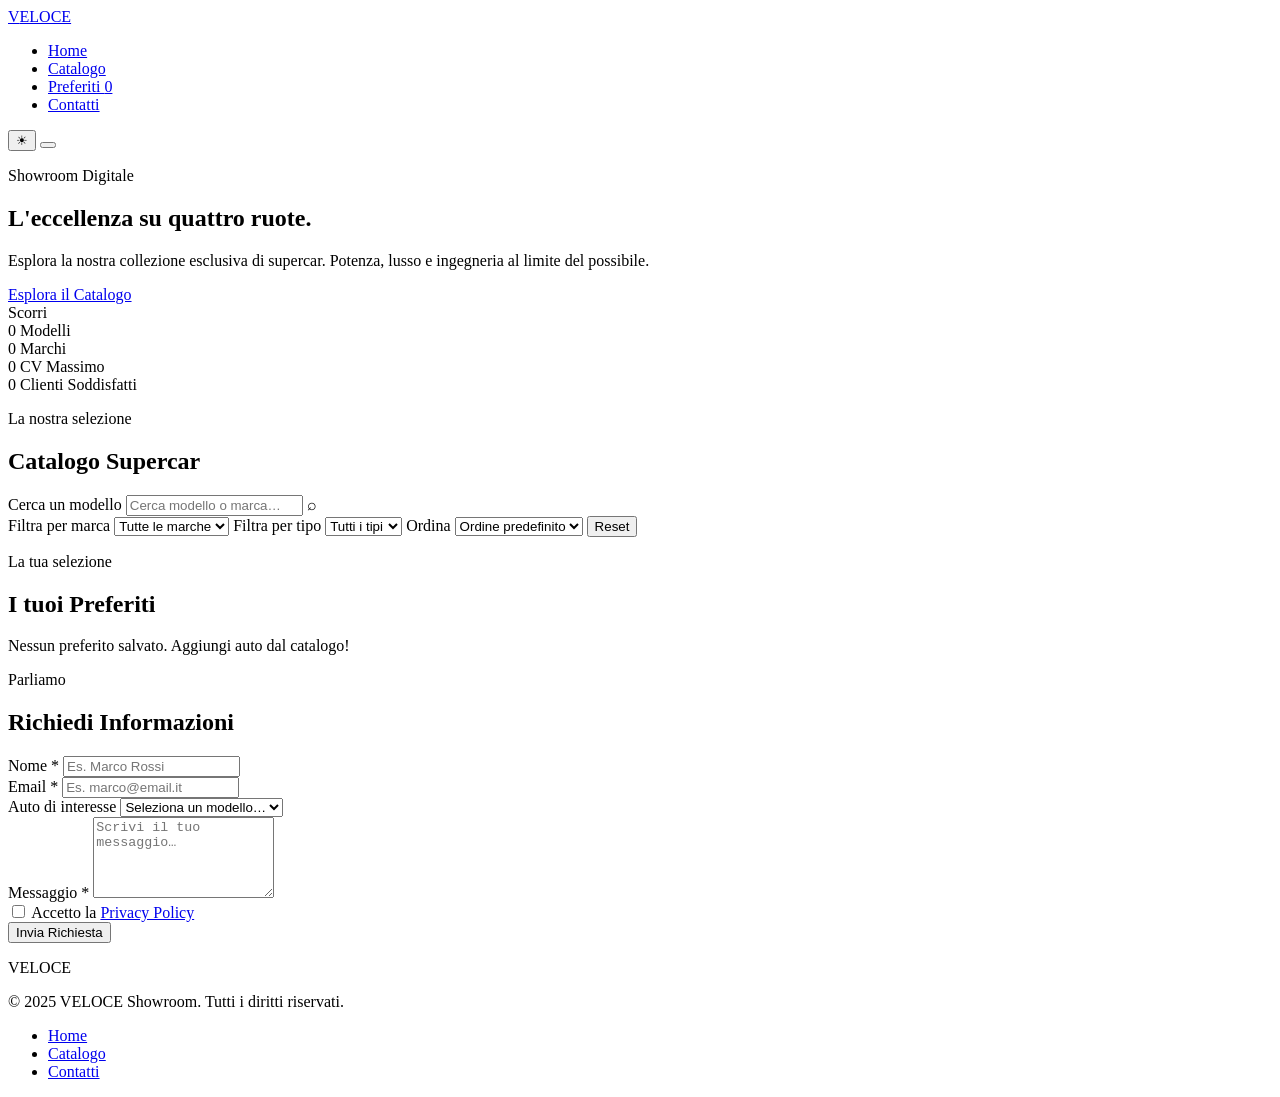
==== sito/index.html @ 5942c68a "Rename sito.html to sito/index.html" ====
<!DOCTYPE html>
<html lang="it">
<head>
  <meta charset="UTF-8" />
  <meta name="viewport" content="width=device-width, initial-scale=1.0" />
  <title>VELOCE — Showroom Digitale</title>
  <link rel="stylesheet" href="style.css" />
  <link rel="preconnect" href="https://fonts.googleapis.com" />
  <link href="https://fonts.googleapis.com/css2?family=Playfair+Display:wght@400;700;900&family=DM+Sans:wght@300;400;500&display=swap" rel="stylesheet" />
</head>
<body class="dark-theme" id="app">
 
  <header class="site-header" role="banner">
    <nav class="navbar" aria-label="Navigazione principale">
      <a href="#home" class="logo" aria-label="VELOCE Home">
        <span class="logo-v">V</span>ELOCE
      </a>
 
      <ul class="nav-links" id="navLinks" role="list">
        <li><a href="#home" class="nav-link active" aria-current="page">Home</a></li>
        <li><a href="#catalogo" class="nav-link">Catalogo</a></li>
        <li><a href="#preferiti" class="nav-link">Preferiti <span class="fav-badge" id="favBadge" aria-label="preferiti salvati">0</span></a></li>
        <li><a href="#contatti" class="nav-link">Contatti</a></li>
      </ul>
 
      <div class="nav-actions">
        <button class="theme-toggle" id="themeToggle" aria-label="Cambia tema chiaro/scuro" title="Cambia tema">
          <span class="theme-icon">☀</span>
        </button>
        <button class="hamburger" id="hamburger" aria-expanded="false" aria-controls="navLinks" aria-label="Apri menu">
          <span></span><span></span><span></span>
        </button>
      </div>
    </nav>
  </header>
 
  <main id="main-content">
 
    <section class="hero" id="home" aria-label="Benvenuto nello showroom">
      <div class="hero-bg" aria-hidden="true"></div>
      <div class="hero-content">
        <p class="hero-eyebrow">Showroom Digitale</p>
        <h1 class="hero-title">
          <span class="hero-line">L'eccellenza</span>
          <span class="hero-line gold">su quattro ruote.</span>
        </h1>
        <p class="hero-desc">Esplora la nostra collezione esclusiva di supercar. Potenza, lusso e ingegneria al limite del possibile.</p>
        <a href="#catalogo" class="btn btn-primary">Esplora il Catalogo</a>
      </div>
      <div class="hero-scroll" aria-hidden="true">
        <span>Scorri</span>
        <div class="scroll-line"></div>
      </div>
    </section>
 
    <section class="stats-bar" aria-label="Statistiche showroom">
      <div class="stat">
        <span class="stat-num" data-target="48">0</span>
        <span class="stat-label">Modelli</span>
      </div>
      <div class="stat">
        <span class="stat-num" data-target="12">0</span>
        <span class="stat-label">Marchi</span>
      </div>
      <div class="stat">
        <span class="stat-num" data-target="1200">0</span>
        <span class="stat-label">CV Massimo</span>
      </div>
      <div class="stat">
        <span class="stat-num" data-target="99">0</span>
        <span class="stat-label">Clienti Soddisfatti</span>
      </div>
    </section>
 
    <section class="catalogo-section" id="catalogo" aria-labelledby="catalogo-title">
      <div class="section-header">
        <p class="section-eyebrow">La nostra selezione</p>
        <h2 class="section-title" id="catalogo-title">Catalogo Supercar</h2>
      </div>
 
      <div class="filter-bar" role="search" aria-label="Filtri catalogo">
        <div class="search-wrap">
          <label for="searchInput" class="sr-only">Cerca un modello</label>
          <input
            type="search"
            id="searchInput"
            class="search-input"
            placeholder="Cerca modello o marca…"
            aria-label="Cerca modello o marca"
            autocomplete="off"
          />
          <span class="search-icon" aria-hidden="true">⌕</span>
        </div>
 
        <div class="filter-controls">
          <label for="filterBrand" class="sr-only">Filtra per marca</label>
          <select id="filterBrand" class="filter-select" aria-label="Filtra per marca">
            <option value="">Tutte le marche</option>
          </select>
 
          <label for="filterType" class="sr-only">Filtra per tipo</label>
          <select id="filterType" class="filter-select" aria-label="Filtra per tipo">
            <option value="">Tutti i tipi</option>
            <option value="Coupé">Coupé</option>
            <option value="Roadster">Roadster</option>
            <option value="SUV">SUV</option>
            <option value="Hypercar">Hypercar</option>
          </select>
 
          <label for="sortSelect" class="sr-only">Ordina</label>
          <select id="sortSelect" class="filter-select" aria-label="Ordina risultati">
            <option value="default">Ordine predefinito</option>
            <option value="price-asc">Prezzo ↑</option>
            <option value="price-desc">Prezzo ↓</option>
            <option value="name-asc">Nome A→Z</option>
            <option value="cv-desc">CV ↓</option>
          </select>
 
          <button class="btn btn-outline btn-sm" id="resetFilters" aria-label="Azzera tutti i filtri">Reset</button>
        </div>
      </div>
 
      <p class="results-count" id="resultsCount" aria-live="polite" aria-atomic="true"></p>
 
      <div class="car-grid" id="carGrid" role="list" aria-label="Lista auto">
      </div>
 
      <div class="pagination" id="pagination" role="navigation" aria-label="Paginazione"></div>
    </section>
 
    <section class="preferiti-section" id="preferiti" aria-labelledby="preferiti-title">
      <div class="section-header">
        <p class="section-eyebrow">La tua selezione</p>
        <h2 class="section-title" id="preferiti-title">I tuoi Preferiti</h2>
      </div>
      <div class="car-grid" id="favGrid" role="list" aria-label="Lista preferiti">
        <p class="empty-state" id="emptyFavs">Nessun preferito salvato. Aggiungi auto dal catalogo!</p>
      </div>
    </section>
 
    <section class="contatti-section" id="contatti" aria-labelledby="contatti-title">
      <div class="section-header">
        <p class="section-eyebrow">Parliamo</p>
        <h2 class="section-title" id="contatti-title">Richiedi Informazioni</h2>
      </div>
 
      <form class="contact-form" id="contactForm" novalidate aria-label="Modulo di contatto">
        <div class="form-row">
          <div class="form-group">
            <label for="inputNome" class="form-label">Nome <span aria-hidden="true">*</span></label>
            <input type="text" id="inputNome" name="nome" class="form-input" placeholder="Es. Marco Rossi" required aria-required="true" aria-describedby="errNome" autocomplete="name" />
            <span class="form-error" id="errNome" role="alert" aria-live="polite"></span>
          </div>
          <div class="form-group">
            <label for="inputEmail" class="form-label">Email <span aria-hidden="true">*</span></label>
            <input type="email" id="inputEmail" name="email" class="form-input" placeholder="Es. marco@email.it" required aria-required="true" aria-describedby="errEmail" autocomplete="email" />
            <span class="form-error" id="errEmail" role="alert" aria-live="polite"></span>
          </div>
        </div>
 
        <div class="form-group">
          <label for="inputInteresse" class="form-label">Auto di interesse</label>
          <select id="inputInteresse" name="interesse" class="form-input" aria-label="Seleziona auto di interesse">
            <option value="">Seleziona un modello…</option>
          </select>
        </div>
 
        <div class="form-group">
          <label for="inputMessaggio" class="form-label">Messaggio <span aria-hidden="true">*</span></label>
          <textarea id="inputMessaggio" name="messaggio" class="form-input form-textarea" placeholder="Scrivi il tuo messaggio…" required aria-required="true" aria-describedby="errMessaggio" rows="5"></textarea>
          <span class="form-error" id="errMessaggio" role="alert" aria-live="polite"></span>
        </div>
 
        <div class="form-check">
          <input type="checkbox" id="inputPrivacy" name="privacy" required aria-required="true" aria-describedby="errPrivacy" />
          <label for="inputPrivacy">Accetto la <a href="#" class="link-gold">Privacy Policy</a></label>
        </div>
        <span class="form-error" id="errPrivacy" role="alert" aria-live="polite"></span>
 
        <button type="submit" class="btn btn-primary">Invia Richiesta</button>
      </form>
    </section>
 
  </main>
 
  <footer class="site-footer" role="contentinfo">
    <div class="footer-inner">
      <p class="footer-logo">VELOCE</p>
      <p class="footer-copy">&copy; 2025 VELOCE Showroom. Tutti i diritti riservati.</p>
      <nav aria-label="Link footer">
        <ul class="footer-links" role="list">
          <li><a href="#home">Home</a></li>
          <li><a href="#catalogo">Catalogo</a></li>
          <li><a href="#contatti">Contatti</a></li>
        </ul>
      </nav>
    </div>
  </footer>
 
  <div class="modal-overlay" id="modalOverlay" role="dialog" aria-modal="true" aria-labelledby="modalTitle" hidden>
    <div class="modal" id="modal">
      <button class="modal-close" id="modalClose" aria-label="Chiudi dettaglio">&times;</button>
      <div class="modal-img-wrap">
        <img class="modal-img" id="modalImg" src="" alt="" />
      </div>
      <div class="modal-body">
        <p class="modal-brand" id="modalBrand"></p>
        <h2 class="modal-title" id="modalTitle"></h2>
        <p class="modal-price" id="modalPrice"></p>
        <ul class="modal-specs" id="modalSpecs" role="list" aria-label="Specifiche tecniche"></ul>
        <p class="modal-desc" id="modalDesc"></p>
        <button class="btn btn-primary modal-fav-btn" id="modalFavBtn" aria-label="Aggiungi ai preferiti"></button>
      </div>
    </div>
  </div>
 
  <div class="toast-container" id="toastContainer" aria-live="polite" aria-atomic="true"></div>
 
  <script src="script.js"></script>
</body>
</html>
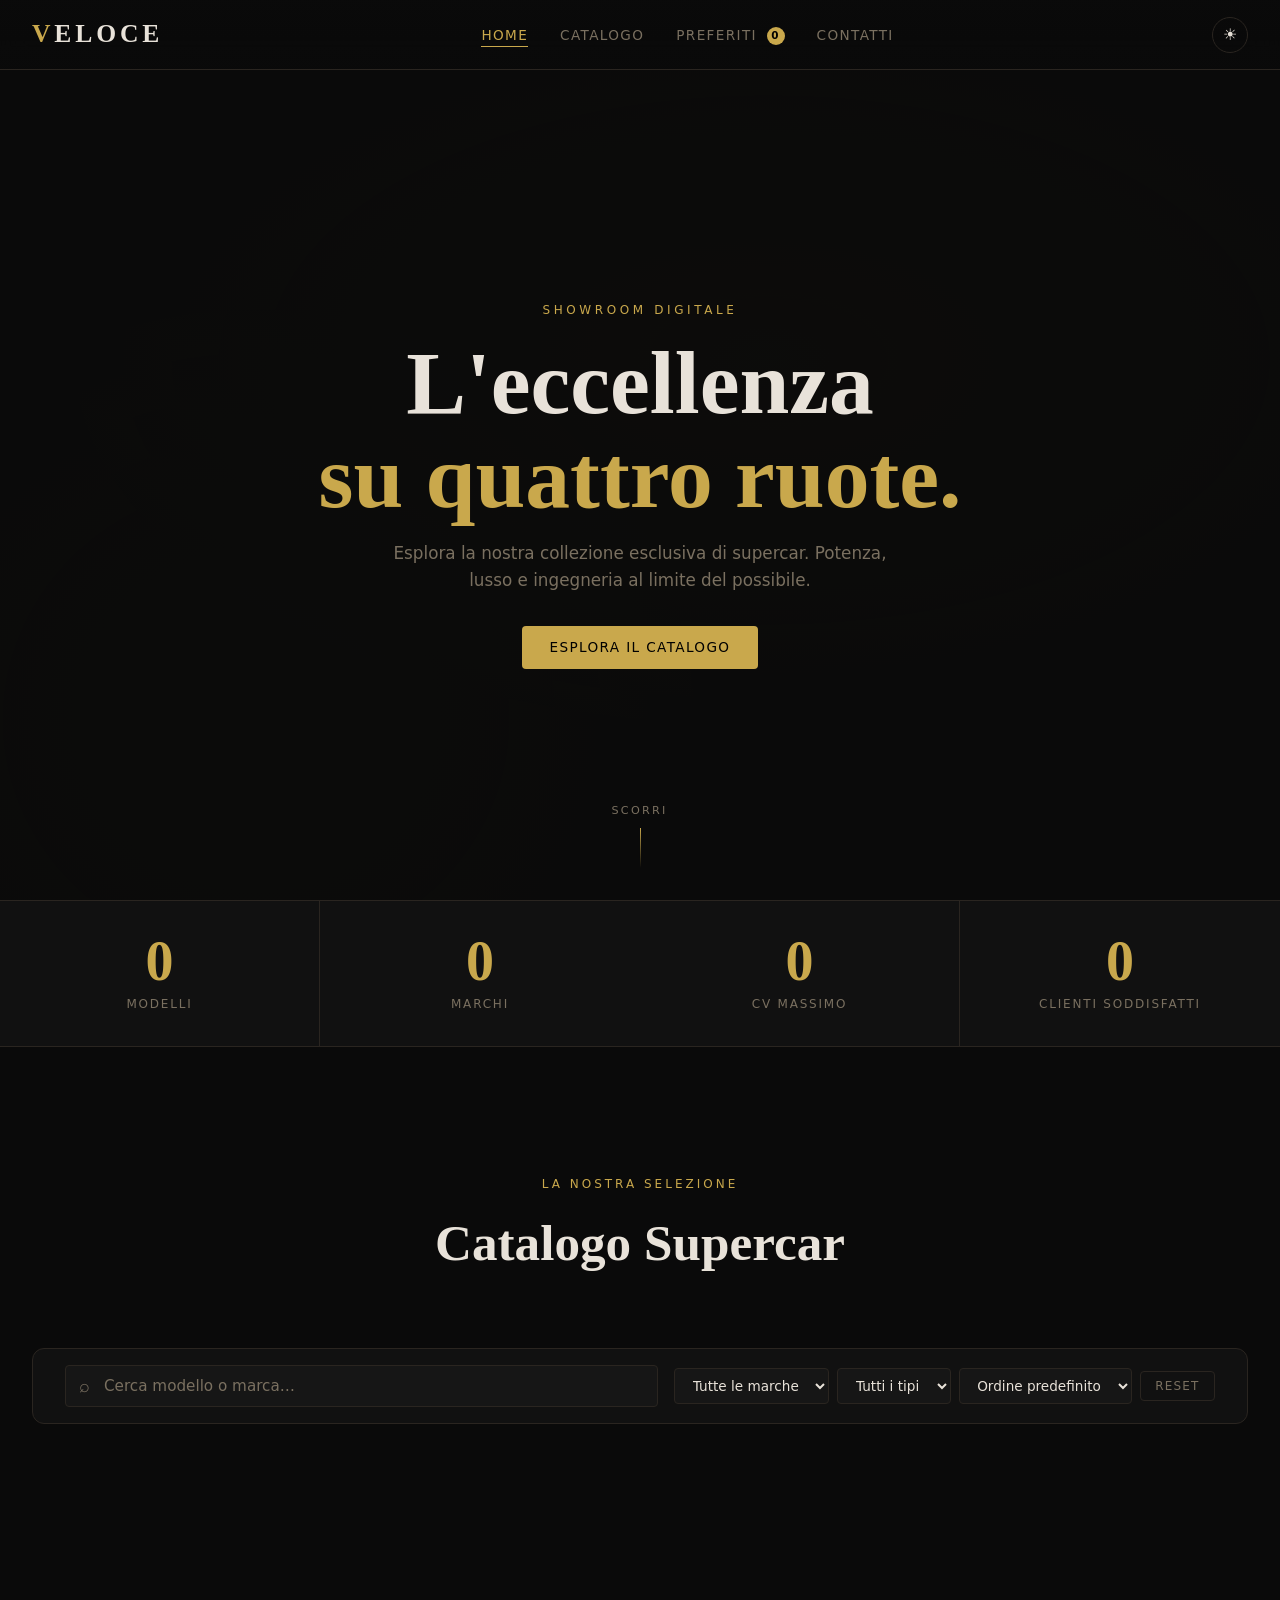
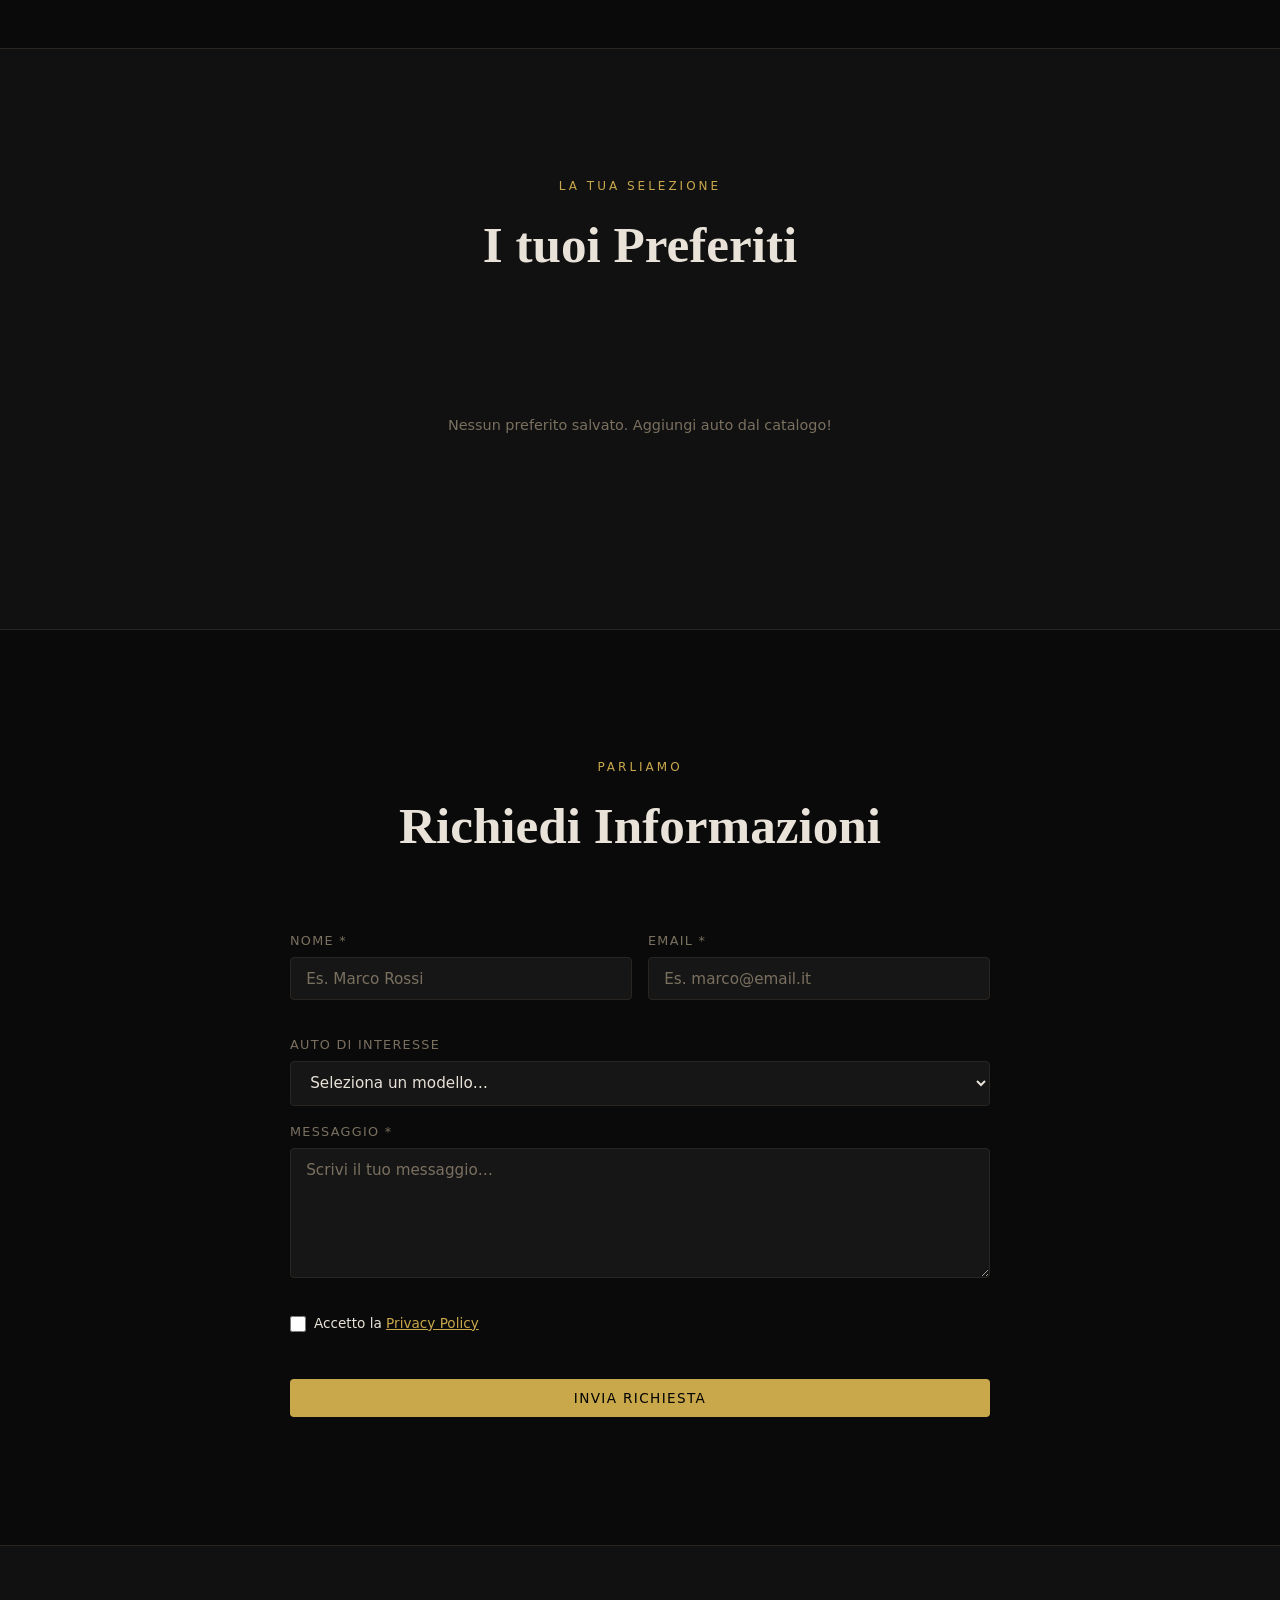
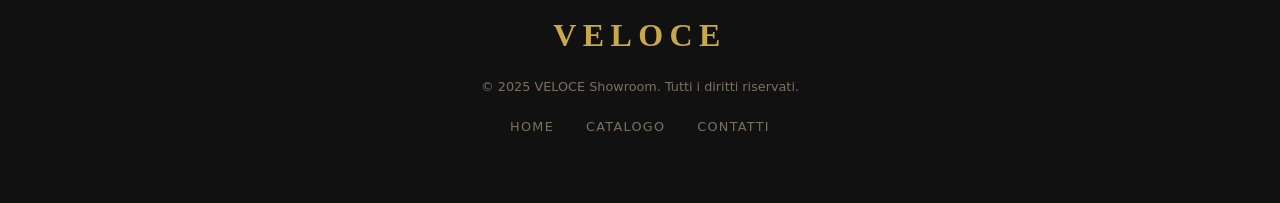
==== commit 1b70f5f3: "Update index.html" ====
--- a/sito/index.html
+++ b/sito/index.html
@@ -4,9 +4,9 @@
   <meta charset="UTF-8" />
   <meta name="viewport" content="width=device-width, initial-scale=1.0" />
   <title>VELOCE — Showroom Digitale</title>
-  <link rel="stylesheet" href="style.css" />
   <link rel="preconnect" href="https://fonts.googleapis.com" />
   <link href="https://fonts.googleapis.com/css2?family=Playfair+Display:wght@400;700;900&family=DM+Sans:wght@300;400;500&display=swap" rel="stylesheet" />
+  <link rel="stylesheet" href="style.css" />
 </head>
 <body class="dark-theme" id="app">
  
@@ -15,14 +15,12 @@
       <a href="#home" class="logo" aria-label="VELOCE Home">
         <span class="logo-v">V</span>ELOCE
       </a>
- 
       <ul class="nav-links" id="navLinks" role="list">
-        <li><a href="#home" class="nav-link active" aria-current="page">Home</a></li>
-        <li><a href="#catalogo" class="nav-link">Catalogo</a></li>
+        <li><a href="#home"      class="nav-link active" aria-current="page">Home</a></li>
+        <li><a href="#catalogo"  class="nav-link">Catalogo</a></li>
         <li><a href="#preferiti" class="nav-link">Preferiti <span class="fav-badge" id="favBadge" aria-label="preferiti salvati">0</span></a></li>
-        <li><a href="#contatti" class="nav-link">Contatti</a></li>
+        <li><a href="#contatti"  class="nav-link">Contatti</a></li>
       </ul>
- 
       <div class="nav-actions">
         <button class="theme-toggle" id="themeToggle" aria-label="Cambia tema chiaro/scuro" title="Cambia tema">
           <span class="theme-icon">☀</span>
@@ -54,22 +52,10 @@
     </section>
  
     <section class="stats-bar" aria-label="Statistiche showroom">
-      <div class="stat">
-        <span class="stat-num" data-target="48">0</span>
-        <span class="stat-label">Modelli</span>
-      </div>
-      <div class="stat">
-        <span class="stat-num" data-target="12">0</span>
-        <span class="stat-label">Marchi</span>
-      </div>
-      <div class="stat">
-        <span class="stat-num" data-target="1200">0</span>
-        <span class="stat-label">CV Massimo</span>
-      </div>
-      <div class="stat">
-        <span class="stat-num" data-target="99">0</span>
-        <span class="stat-label">Clienti Soddisfatti</span>
-      </div>
+      <div class="stat"><span class="stat-num" data-target="48">0</span><span class="stat-label">Modelli</span></div>
+      <div class="stat"><span class="stat-num" data-target="12">0</span><span class="stat-label">Marchi</span></div>
+      <div class="stat"><span class="stat-num" data-target="1200">0</span><span class="stat-label">CV Massimo</span></div>
+      <div class="stat"><span class="stat-num" data-target="99">0</span><span class="stat-label">Clienti Soddisfatti</span></div>
     </section>
  
     <section class="catalogo-section" id="catalogo" aria-labelledby="catalogo-title">
@@ -81,23 +67,14 @@
       <div class="filter-bar" role="search" aria-label="Filtri catalogo">
         <div class="search-wrap">
           <label for="searchInput" class="sr-only">Cerca un modello</label>
-          <input
-            type="search"
-            id="searchInput"
-            class="search-input"
-            placeholder="Cerca modello o marca…"
-            aria-label="Cerca modello o marca"
-            autocomplete="off"
-          />
+          <input type="search" id="searchInput" class="search-input" placeholder="Cerca modello o marca…" aria-label="Cerca modello o marca" autocomplete="off" />
           <span class="search-icon" aria-hidden="true">⌕</span>
         </div>
- 
         <div class="filter-controls">
           <label for="filterBrand" class="sr-only">Filtra per marca</label>
           <select id="filterBrand" class="filter-select" aria-label="Filtra per marca">
             <option value="">Tutte le marche</option>
           </select>
- 
           <label for="filterType" class="sr-only">Filtra per tipo</label>
           <select id="filterType" class="filter-select" aria-label="Filtra per tipo">
             <option value="">Tutti i tipi</option>
@@ -106,7 +83,6 @@
             <option value="SUV">SUV</option>
             <option value="Hypercar">Hypercar</option>
           </select>
- 
           <label for="sortSelect" class="sr-only">Ordina</label>
           <select id="sortSelect" class="filter-select" aria-label="Ordina risultati">
             <option value="default">Ordine predefinito</option>
@@ -115,16 +91,12 @@
             <option value="name-asc">Nome A→Z</option>
             <option value="cv-desc">CV ↓</option>
           </select>
- 
           <button class="btn btn-outline btn-sm" id="resetFilters" aria-label="Azzera tutti i filtri">Reset</button>
         </div>
       </div>
  
       <p class="results-count" id="resultsCount" aria-live="polite" aria-atomic="true"></p>
- 
-      <div class="car-grid" id="carGrid" role="list" aria-label="Lista auto">
-      </div>
- 
+      <div class="car-grid" id="carGrid" role="list" aria-label="Lista auto"></div>
       <div class="pagination" id="pagination" role="navigation" aria-label="Paginazione"></div>
     </section>
  
@@ -143,7 +115,6 @@
         <p class="section-eyebrow">Parliamo</p>
         <h2 class="section-title" id="contatti-title">Richiedi Informazioni</h2>
       </div>
- 
       <form class="contact-form" id="contactForm" novalidate aria-label="Modulo di contatto">
         <div class="form-row">
           <div class="form-group">
@@ -157,26 +128,22 @@
             <span class="form-error" id="errEmail" role="alert" aria-live="polite"></span>
           </div>
         </div>
- 
         <div class="form-group">
           <label for="inputInteresse" class="form-label">Auto di interesse</label>
           <select id="inputInteresse" name="interesse" class="form-input" aria-label="Seleziona auto di interesse">
             <option value="">Seleziona un modello…</option>
           </select>
         </div>
- 
         <div class="form-group">
           <label for="inputMessaggio" class="form-label">Messaggio <span aria-hidden="true">*</span></label>
           <textarea id="inputMessaggio" name="messaggio" class="form-input form-textarea" placeholder="Scrivi il tuo messaggio…" required aria-required="true" aria-describedby="errMessaggio" rows="5"></textarea>
           <span class="form-error" id="errMessaggio" role="alert" aria-live="polite"></span>
         </div>
- 
         <div class="form-check">
           <input type="checkbox" id="inputPrivacy" name="privacy" required aria-required="true" aria-describedby="errPrivacy" />
           <label for="inputPrivacy">Accetto la <a href="#" class="link-gold">Privacy Policy</a></label>
         </div>
         <span class="form-error" id="errPrivacy" role="alert" aria-live="polite"></span>
- 
         <button type="submit" class="btn btn-primary">Invia Richiesta</button>
       </form>
     </section>
@@ -209,7 +176,7 @@
         <p class="modal-price" id="modalPrice"></p>
         <ul class="modal-specs" id="modalSpecs" role="list" aria-label="Specifiche tecniche"></ul>
         <p class="modal-desc" id="modalDesc"></p>
-        <button class="btn btn-primary modal-fav-btn" id="modalFavBtn" aria-label="Aggiungi ai preferiti"></button>
+        <button class="btn btn-primary modal-fav-btn" id="modalFavBtn"></button>
       </div>
     </div>
   </div>
--- a/sito/style.css
+++ b/sito/style.css
@@ -0,0 +1,1081 @@
+*, *::before, *::after {
+  box-sizing: border-box;
+  margin: 0;
+  padding: 0;
+}
+ 
+:root {
+  --bg:         #0a0a0a;
+  --bg-card:    #111111;
+  --bg-input:   #161616;
+  --bg-overlay: rgba(0,0,0,0.85);
+  --text:       #e8e2d9;
+  --text-muted: #7a7060;
+  --border:     #2a2520;
+  --gold:       #c9a84c;
+  --gold-light: #e8c97a;
+  --gold-dim:   rgba(201,168,76,0.12);
+  --red:        #c0392b;
+ 
+  --font-display: 'Playfair Display', Georgia, serif;
+  --font-body:    'DM Sans', system-ui, sans-serif;
+ 
+  --space-xs:  0.5rem;
+  --space-sm:  1rem;
+  --space-md:  2rem;
+  --space-lg:  4rem;
+  --space-xl:  8rem;
+ 
+  --radius-sm: 4px;
+  --radius-md: 12px;
+  --radius-lg: 24px;
+ 
+  --shadow-card: 0 4px 40px rgba(0,0,0,0.5);
+  --shadow-gold: 0 0 20px rgba(201,168,76,0.2);
+ 
+  --transition: 0.25s ease;
+  --transition-slow: 0.5s ease;
+ 
+  --max-width: 1400px;
+  --navbar-h: 70px;
+}
+ 
+.light-theme {
+  --bg:         #f5f0eb;
+  --bg-card:    #ffffff;
+  --bg-input:   #eeeae4;
+  --bg-overlay: rgba(0,0,0,0.6);
+  --text:       #1a1612;
+  --text-muted: #7a7060;
+  --border:     #ddd8d0;
+  --shadow-card: 0 4px 30px rgba(0,0,0,0.1);
+}
+ 
+.sr-only {
+  position: absolute;
+  width: 1px; height: 1px;
+  padding: 0; margin: -1px;
+  overflow: hidden;
+  clip: rect(0,0,0,0);
+  white-space: nowrap;
+  border: 0;
+}
+ 
+:focus-visible {
+  outline: 2px solid var(--gold);
+  outline-offset: 3px;
+  border-radius: var(--radius-sm);
+}
+ 
+::-webkit-scrollbar { width: 6px; }
+::-webkit-scrollbar-track { background: var(--bg); }
+::-webkit-scrollbar-thumb { background: var(--gold); border-radius: 3px; }
+ 
+html { scroll-behavior: smooth; }
+ 
+body {
+  font-family: var(--font-body);
+  background: var(--bg);
+  color: var(--text);
+  line-height: 1.6;
+  font-size: 1rem;
+  transition: background var(--transition-slow), color var(--transition-slow);
+  overflow-x: hidden;
+}
+ 
+a {
+  color: inherit;
+  text-decoration: none;
+}
+ 
+ul { list-style: none; }
+ 
+img {
+  display: block;
+  max-width: 100%;
+  height: auto;
+}
+ 
+.site-header {
+  position: fixed;
+  top: 0; left: 0; right: 0;
+  z-index: 1000;
+  height: var(--navbar-h);
+  background: linear-gradient(to bottom, rgba(10,10,10,0.98), rgba(10,10,10,0.85));
+  backdrop-filter: blur(16px);
+  border-bottom: 1px solid var(--border);
+  transition: background var(--transition-slow);
+}
+ 
+.light-theme .site-header {
+  background: linear-gradient(to bottom, rgba(245,240,235,0.98), rgba(245,240,235,0.85));
+}
+ 
+.navbar {
+  max-width: var(--max-width);
+  margin: 0 auto;
+  padding: 0 var(--space-md);
+  height: 100%;
+  display: flex;
+  align-items: center;
+  justify-content: space-between;
+  gap: var(--space-md);
+}
+ 
+.logo {
+  font-family: var(--font-display);
+  font-size: 1.6rem;
+  font-weight: 900;
+  letter-spacing: 0.15em;
+  color: var(--text);
+  flex-shrink: 0;
+}
+ 
+.logo-v {
+  color: var(--gold);
+}
+ 
+.nav-links {
+  display: flex;
+  gap: var(--space-md);
+  align-items: center;
+}
+ 
+.nav-link {
+  font-size: 0.85rem;
+  letter-spacing: 0.1em;
+  text-transform: uppercase;
+  color: var(--text-muted);
+  transition: color var(--transition);
+  position: relative;
+}
+ 
+.nav-link::after {
+  content: '';
+  position: absolute;
+  bottom: -4px; left: 0;
+  width: 0; height: 1px;
+  background: var(--gold);
+  transition: width var(--transition);
+}
+ 
+.nav-link:hover,
+.nav-link.active {
+  color: var(--gold);
+}
+ 
+.nav-link:hover::after,
+.nav-link.active::after {
+  width: 100%;
+}
+ 
+.fav-badge {
+  display: inline-flex;
+  align-items: center;
+  justify-content: center;
+  width: 18px; height: 18px;
+  background: var(--gold);
+  color: #000;
+  font-size: 0.65rem;
+  font-weight: 700;
+  border-radius: 50%;
+  margin-left: 4px;
+  vertical-align: middle;
+  transition: transform var(--transition);
+}
+ 
+.fav-badge.pulse {
+  animation: pulse 0.4s ease;
+}
+ 
+@keyframes pulse {
+  0% { transform: scale(1); }
+  50% { transform: scale(1.4); }
+  100% { transform: scale(1); }
+}
+ 
+/* Nav actions */
+.nav-actions {
+  display: flex;
+  align-items: center;
+  gap: var(--space-sm);
+}
+ 
+.theme-toggle {
+  background: none;
+  border: 1px solid var(--border);
+  color: var(--text);
+  width: 36px; height: 36px;
+  border-radius: 50%;
+  cursor: pointer;
+  font-size: 1rem;
+  display: flex;
+  align-items: center;
+  justify-content: center;
+  transition: border-color var(--transition), color var(--transition), background var(--transition);
+}
+ 
+.theme-toggle:hover {
+  border-color: var(--gold);
+  color: var(--gold);
+  background: var(--gold-dim);
+}
+ 
+/* Hamburger */
+.hamburger {
+  display: none;
+  flex-direction: column;
+  gap: 5px;
+  background: none;
+  border: none;
+  cursor: pointer;
+  padding: 4px;
+}
+ 
+.hamburger span {
+  display: block;
+  width: 24px; height: 2px;
+  background: var(--text);
+  transition: transform var(--transition), opacity var(--transition);
+}
+ 
+.hamburger.open span:nth-child(1) { transform: translateY(7px) rotate(45deg); }
+.hamburger.open span:nth-child(2) { opacity: 0; }
+.hamburger.open span:nth-child(3) { transform: translateY(-7px) rotate(-45deg); }
+ 
+.btn {
+  display: inline-flex;
+  align-items: center;
+  justify-content: center;
+  gap: 0.5em;
+  padding: 0.8em 2em;
+  font-family: var(--font-body);
+  font-size: 0.85rem;
+  font-weight: 500;
+  letter-spacing: 0.1em;
+  text-transform: uppercase;
+  border: none;
+  border-radius: var(--radius-sm);
+  cursor: pointer;
+  transition: background var(--transition), color var(--transition), box-shadow var(--transition), transform var(--transition);
+}
+ 
+.btn:disabled {
+  opacity: 0.4;
+  cursor: not-allowed;
+  pointer-events: none;
+}
+ 
+.btn-primary {
+  background: var(--gold);
+  color: #000;
+}
+ 
+.btn-primary:hover {
+  background: var(--gold-light);
+  box-shadow: var(--shadow-gold);
+  transform: translateY(-2px);
+}
+ 
+.btn-outline {
+  background: transparent;
+  border: 1px solid var(--border);
+  color: var(--text-muted);
+}
+ 
+.btn-outline:hover {
+  border-color: var(--gold);
+  color: var(--gold);
+  background: var(--gold-dim);
+}
+ 
+.btn-sm {
+  padding: 0.55em 1.2em;
+  font-size: 0.75rem;
+}
+ 
+.btn-ghost {
+  background: transparent;
+  border: 1px solid transparent;
+  color: var(--text-muted);
+}
+ 
+.btn-ghost:hover {
+  color: var(--gold);
+}
+ 
+.hero {
+  min-height: 100svh;
+  display: grid;
+  place-items: center;
+  position: relative;
+  overflow: hidden;
+  padding-top: var(--navbar-h);
+}
+ 
+.hero-bg {
+  position: absolute;
+  inset: 0;
+  background:
+    radial-gradient(ellipse 80% 60% at 60% 40%, rgba(201,168,76,0.06) 0%, transparent 70%),
+    radial-gradient(ellipse 60% 80% at 20% 80%, rgba(201,168,76,0.04) 0%, transparent 60%),
+    url("https://images.unsplash.com/photo-1544636331-e26879cd4d9b?w=1800&q=80") center/cover no-repeat;
+  filter: brightness(0.22);
+  z-index: 0;
+}
+ 
+.light-theme .hero-bg {
+  filter: brightness(0.35);
+}
+ 
+.hero-content {
+  position: relative;
+  z-index: 1;
+  text-align: center;
+  max-width: 800px;
+  padding: var(--space-md);
+  animation: fadeUp 1s ease both;
+}
+ 
+@keyframes fadeUp {
+  from { opacity: 0; transform: translateY(30px); }
+  to   { opacity: 1; transform: translateY(0); }
+}
+ 
+.hero-eyebrow {
+  font-size: 0.75rem;
+  letter-spacing: 0.3em;
+  text-transform: uppercase;
+  color: var(--gold);
+  margin-bottom: var(--space-sm);
+  animation: fadeUp 1s 0.1s ease both;
+}
+ 
+.hero-title {
+  font-family: var(--font-display);
+  font-size: clamp(2.8rem, 7vw, 6rem);
+  font-weight: 900;
+  line-height: 1.05;
+  margin-bottom: var(--space-sm);
+  display: flex;
+  flex-direction: column;
+}
+ 
+.hero-line {
+  animation: fadeUp 1s 0.2s ease both;
+}
+ 
+.hero-line.gold {
+  color: var(--gold);
+  animation-delay: 0.35s;
+}
+ 
+.hero-desc {
+  font-size: 1.05rem;
+  color: var(--text-muted);
+  max-width: 500px;
+  margin: 0 auto var(--space-md);
+  animation: fadeUp 1s 0.5s ease both;
+}
+ 
+.hero .btn {
+  animation: fadeUp 1s 0.65s ease both;
+}
+ 
+.hero-scroll {
+  position: absolute;
+  bottom: var(--space-md);
+  left: 50%;
+  transform: translateX(-50%);
+  display: flex;
+  flex-direction: column;
+  align-items: center;
+  gap: 8px;
+  font-size: 0.7rem;
+  letter-spacing: 0.2em;
+  text-transform: uppercase;
+  color: var(--text-muted);
+  animation: fadeIn 2s 1s ease both;
+}
+ 
+@keyframes fadeIn {
+  from { opacity: 0; }
+  to   { opacity: 1; }
+}
+ 
+.scroll-line {
+  width: 1px;
+  height: 40px;
+  background: linear-gradient(to bottom, var(--gold), transparent);
+  animation: scrollLine 2s ease infinite;
+}
+ 
+@keyframes scrollLine {
+  0%   { transform: scaleY(0); transform-origin: top; }
+  50%  { transform: scaleY(1); transform-origin: top; }
+  51%  { transform: scaleY(1); transform-origin: bottom; }
+  100% { transform: scaleY(0); transform-origin: bottom; }
+}
+ 
+.stats-bar {
+  display: grid;
+  grid-template-columns: repeat(2, 1fr);
+  border-top: 1px solid var(--border);
+  border-bottom: 1px solid var(--border);
+  background: var(--bg-card);
+}
+ 
+.stat {
+  padding: var(--space-md) var(--space-lg);
+  text-align: center;
+  border-right: 1px solid var(--border);
+  border-bottom: 1px solid var(--border);
+}
+ 
+.stat:nth-child(even) { border-right: none; }
+.stat:nth-child(3), .stat:nth-child(4) { border-bottom: none; }
+ 
+.stat-num {
+  display: block;
+  font-family: var(--font-display);
+  font-size: clamp(2rem, 5vw, 3.5rem);
+  font-weight: 900;
+  color: var(--gold);
+  line-height: 1;
+}
+ 
+.stat-label {
+  font-size: 0.75rem;
+  letter-spacing: 0.15em;
+  text-transform: uppercase;
+  color: var(--text-muted);
+  margin-top: 6px;
+  display: block;
+}
+ 
+.catalogo-section,
+.preferiti-section,
+.contatti-section {
+  padding: var(--space-xl) var(--space-md);
+  max-width: var(--max-width);
+  margin: 0 auto;
+}
+ 
+.section-header {
+  text-align: center;
+  margin-bottom: var(--space-lg);
+}
+ 
+.section-eyebrow {
+  font-size: 0.75rem;
+  letter-spacing: 0.25em;
+  text-transform: uppercase;
+  color: var(--gold);
+  margin-bottom: var(--space-xs);
+}
+ 
+.section-title {
+  font-family: var(--font-display);
+  font-size: clamp(2rem, 4vw, 3.5rem);
+  font-weight: 700;
+}
+ 
+.filter-bar {
+  display: flex;
+  flex-direction: column;
+  gap: var(--space-sm);
+  margin-bottom: var(--space-md);
+  background: var(--bg-card);
+  border: 1px solid var(--border);
+  border-radius: var(--radius-md);
+  padding: var(--space-sm) var(--space-md);
+}
+ 
+.search-wrap {
+  position: relative;
+  width: 100%;
+}
+ 
+.search-input {
+  width: 100%;
+  padding: 0.7em 1em 0.7em 2.5em;
+  background: var(--bg-input);
+  border: 1px solid var(--border);
+  border-radius: var(--radius-sm);
+  color: var(--text);
+  font-family: var(--font-body);
+  font-size: 0.95rem;
+  transition: border-color var(--transition);
+}
+ 
+.search-input::placeholder { color: var(--text-muted); }
+ 
+.search-input:focus {
+  border-color: var(--gold);
+  outline: none;
+}
+ 
+.search-icon {
+  position: absolute;
+  left: 0.8em;
+  top: 50%;
+  transform: translateY(-50%);
+  color: var(--text-muted);
+  font-size: 1.1rem;
+  pointer-events: none;
+}
+ 
+.filter-controls {
+  display: flex;
+  flex-wrap: wrap;
+  gap: var(--space-xs);
+  align-items: center;
+}
+ 
+.filter-select {
+  padding: 0.6em 1em;
+  background: var(--bg-input);
+  border: 1px solid var(--border);
+  border-radius: var(--radius-sm);
+  color: var(--text);
+  font-family: var(--font-body);
+  font-size: 0.85rem;
+  cursor: pointer;
+  transition: border-color var(--transition);
+  appearance: auto;
+}
+ 
+.filter-select:focus { border-color: var(--gold); outline: none; }
+ 
+.results-count {
+  font-size: 0.8rem;
+  color: var(--text-muted);
+  margin-bottom: var(--space-sm);
+  letter-spacing: 0.05em;
+}
+ 
+.car-grid {
+  display: grid;
+  grid-template-columns: 1fr;
+  gap: var(--space-md);
+}
+ 
+.car-card {
+  background: var(--bg-card);
+  border: 1px solid var(--border);
+  border-radius: var(--radius-md);
+  overflow: hidden;
+  display: flex;
+  flex-direction: column;
+  transition: transform var(--transition), box-shadow var(--transition), border-color var(--transition);
+  cursor: pointer;
+  animation: fadeUp 0.5s ease both;
+}
+ 
+.car-card:hover {
+  transform: translateY(-6px);
+  box-shadow: var(--shadow-card);
+  border-color: var(--gold);
+}
+ 
+.car-img-wrap {
+  position: relative;
+  aspect-ratio: 16/9;
+  overflow: hidden;
+  background: #050505;
+}
+ 
+.car-img {
+  width: 100%;
+  height: 100%;
+  object-fit: cover;
+  transition: transform var(--transition-slow);
+}
+ 
+.car-card:hover .car-img {
+  transform: scale(1.05);
+}
+ 
+.car-badge {
+  position: absolute;
+  top: 12px; left: 12px;
+  background: var(--gold);
+  color: #000;
+  font-size: 0.65rem;
+  font-weight: 700;
+  letter-spacing: 0.12em;
+  text-transform: uppercase;
+  padding: 4px 10px;
+  border-radius: 2px;
+}
+ 
+.car-body {
+  padding: var(--space-sm);
+  flex: 1;
+  display: flex;
+  flex-direction: column;
+}
+ 
+.car-brand {
+  font-size: 0.7rem;
+  letter-spacing: 0.2em;
+  text-transform: uppercase;
+  color: var(--gold);
+  margin-bottom: 4px;
+}
+ 
+.car-name {
+  font-family: var(--font-display);
+  font-size: 1.3rem;
+  font-weight: 700;
+  margin-bottom: var(--space-xs);
+  line-height: 1.2;
+}
+ 
+.car-specs-mini {
+  display: flex;
+  gap: var(--space-sm);
+  font-size: 0.78rem;
+  color: var(--text-muted);
+  margin-bottom: var(--space-sm);
+}
+ 
+.car-spec-item {
+  display: flex;
+  align-items: center;
+  gap: 4px;
+}
+ 
+.car-footer {
+  display: flex;
+  align-items: center;
+  justify-content: space-between;
+  margin-top: auto;
+  padding-top: var(--space-xs);
+  border-top: 1px solid var(--border);
+}
+ 
+.car-price {
+  font-family: var(--font-display);
+  font-size: 1.2rem;
+  font-weight: 700;
+  color: var(--gold);
+}
+ 
+.car-actions {
+  display: flex;
+  gap: 8px;
+}
+ 
+.btn-fav {
+  background: none;
+  border: 1px solid var(--border);
+  color: var(--text-muted);
+  width: 36px; height: 36px;
+  border-radius: 50%;
+  cursor: pointer;
+  font-size: 1rem;
+  display: flex;
+  align-items: center;
+  justify-content: center;
+  transition: all var(--transition);
+  flex-shrink: 0;
+}
+ 
+.btn-fav:hover,
+.btn-fav.active {
+  border-color: var(--gold);
+  color: var(--gold);
+  background: var(--gold-dim);
+}
+ 
+.btn-fav.active {
+  color: #e8a020;
+}
+ 
+.pagination {
+  display: flex;
+  justify-content: center;
+  align-items: center;
+  gap: 8px;
+  margin-top: var(--space-lg);
+  flex-wrap: wrap;
+}
+ 
+.page-btn {
+  width: 38px; height: 38px;
+  background: var(--bg-card);
+  border: 1px solid var(--border);
+  color: var(--text-muted);
+  border-radius: var(--radius-sm);
+  cursor: pointer;
+  font-size: 0.85rem;
+  display: flex;
+  align-items: center;
+  justify-content: center;
+  transition: all var(--transition);
+  font-family: var(--font-body);
+}
+ 
+.page-btn:hover {
+  border-color: var(--gold);
+  color: var(--gold);
+}
+ 
+.page-btn.active {
+  background: var(--gold);
+  border-color: var(--gold);
+  color: #000;
+  font-weight: 700;
+}
+ 
+.preferiti-section {
+  background: var(--bg-card);
+  max-width: 100%;
+  border-top: 1px solid var(--border);
+  border-bottom: 1px solid var(--border);
+}
+ 
+.preferiti-section .catalogo-section {
+  max-width: var(--max-width);
+  margin: 0 auto;
+}
+ 
+.empty-state {
+  grid-column: 1 / -1;
+  text-align: center;
+  color: var(--text-muted);
+  padding: var(--space-lg);
+  font-size: 0.9rem;
+}
+ 
+.contact-form {
+  max-width: 700px;
+  margin: 0 auto;
+  display: flex;
+  flex-direction: column;
+  gap: var(--space-sm);
+}
+ 
+.form-row {
+  display: grid;
+  gap: var(--space-sm);
+  grid-template-columns: 1fr;
+}
+ 
+.form-group {
+  display: flex;
+  flex-direction: column;
+  gap: 6px;
+}
+ 
+.form-label {
+  font-size: 0.8rem;
+  letter-spacing: 0.1em;
+  text-transform: uppercase;
+  color: var(--text-muted);
+}
+ 
+.form-input {
+  padding: 0.75em 1em;
+  background: var(--bg-input);
+  border: 1px solid var(--border);
+  border-radius: var(--radius-sm);
+  color: var(--text);
+  font-family: var(--font-body);
+  font-size: 0.95rem;
+  transition: border-color var(--transition);
+  width: 100%;
+}
+ 
+.form-input::placeholder { color: var(--text-muted); }
+.form-input:focus { border-color: var(--gold); outline: none; }
+.form-input.invalid { border-color: var(--red); }
+ 
+.form-textarea { resize: vertical; min-height: 130px; }
+ 
+.form-error {
+  font-size: 0.78rem;
+  color: var(--red);
+  min-height: 1em;
+}
+ 
+.form-check {
+  display: flex;
+  align-items: center;
+  gap: var(--space-xs);
+  font-size: 0.85rem;
+}
+ 
+.form-check input { accent-color: var(--gold); width: 16px; height: 16px; cursor: pointer; }
+ 
+.link-gold { color: var(--gold); text-decoration: underline; }
+ 
+.site-footer {
+  background: var(--bg-card);
+  border-top: 1px solid var(--border);
+  padding: var(--space-lg) var(--space-md);
+}
+ 
+.footer-inner {
+  max-width: var(--max-width);
+  margin: 0 auto;
+  display: flex;
+  flex-direction: column;
+  align-items: center;
+  gap: var(--space-sm);
+  text-align: center;
+}
+ 
+.footer-logo {
+  font-family: var(--font-display);
+  font-size: 2rem;
+  font-weight: 900;
+  color: var(--gold);
+  letter-spacing: 0.2em;
+}
+ 
+.footer-copy { font-size: 0.8rem; color: var(--text-muted); }
+ 
+.footer-links {
+  display: flex;
+  gap: var(--space-md);
+}
+ 
+.footer-links a {
+  font-size: 0.8rem;
+  letter-spacing: 0.1em;
+  text-transform: uppercase;
+  color: var(--text-muted);
+  transition: color var(--transition);
+}
+ 
+.footer-links a:hover { color: var(--gold); }
+ 
+.modal-overlay {
+  position: fixed;
+  inset: 0;
+  background: var(--bg-overlay);
+  z-index: 2000;
+  display: flex;
+  align-items: center;
+  justify-content: center;
+  padding: var(--space-md);
+  backdrop-filter: blur(4px);
+  animation: fadeIn 0.2s ease;
+}
+ 
+.modal-overlay[hidden] { display: none; }
+ 
+.modal {
+  background: var(--bg-card);
+  border: 1px solid var(--border);
+  border-radius: var(--radius-lg);
+  max-width: 750px;
+  width: 100%;
+  max-height: 90dvh;
+  overflow-y: auto;
+  position: relative;
+  animation: scaleIn 0.25s ease;
+}
+ 
+@keyframes scaleIn {
+  from { opacity: 0; transform: scale(0.92); }
+  to   { opacity: 1; transform: scale(1); }
+}
+ 
+.modal-close {
+  position: absolute;
+  top: 16px; right: 16px;
+  background: var(--bg-input);
+  border: 1px solid var(--border);
+  color: var(--text);
+  width: 36px; height: 36px;
+  border-radius: 50%;
+  font-size: 1.2rem;
+  cursor: pointer;
+  display: flex;
+  align-items: center;
+  justify-content: center;
+  transition: all var(--transition);
+  z-index: 1;
+}
+ 
+.modal-close:hover { border-color: var(--gold); color: var(--gold); }
+ 
+.modal-img-wrap {
+  aspect-ratio: 16/9;
+  overflow: hidden;
+  border-radius: var(--radius-lg) var(--radius-lg) 0 0;
+  background: #050505;
+}
+ 
+.modal-img {
+  width: 100%;
+  height: 100%;
+  object-fit: cover;
+}
+ 
+.modal-body {
+  padding: var(--space-md);
+}
+ 
+.modal-brand {
+  font-size: 0.7rem;
+  letter-spacing: 0.25em;
+  text-transform: uppercase;
+  color: var(--gold);
+  margin-bottom: 4px;
+}
+ 
+.modal-title {
+  font-family: var(--font-display);
+  font-size: 2rem;
+  font-weight: 900;
+  margin-bottom: var(--space-xs);
+}
+ 
+.modal-price {
+  font-family: var(--font-display);
+  font-size: 1.5rem;
+  color: var(--gold);
+  margin-bottom: var(--space-sm);
+}
+ 
+.modal-specs {
+  display: grid;
+  grid-template-columns: 1fr 1fr;
+  gap: var(--space-xs) var(--space-md);
+  margin-bottom: var(--space-sm);
+  padding: var(--space-sm);
+  background: var(--bg-input);
+  border-radius: var(--radius-sm);
+  border: 1px solid var(--border);
+}
+ 
+.modal-specs li {
+  font-size: 0.85rem;
+  color: var(--text-muted);
+}
+ 
+.modal-specs li strong {
+  color: var(--text);
+  font-weight: 500;
+}
+ 
+.modal-desc {
+  font-size: 0.9rem;
+  color: var(--text-muted);
+  line-height: 1.8;
+  margin-bottom: var(--space-md);
+}
+ 
+.modal-fav-btn { width: 100%; justify-content: center; }
+ 
+.toast-container {
+  position: fixed;
+  bottom: var(--space-md);
+  right: var(--space-md);
+  z-index: 3000;
+  display: flex;
+  flex-direction: column;
+  gap: 10px;
+  pointer-events: none;
+}
+ 
+.toast {
+  background: var(--bg-card);
+  border: 1px solid var(--border);
+  border-left: 3px solid var(--gold);
+  color: var(--text);
+  padding: 0.9em 1.4em;
+  border-radius: var(--radius-sm);
+  font-size: 0.85rem;
+  max-width: 300px;
+  box-shadow: var(--shadow-card);
+  animation: toastIn 0.3s ease both;
+  pointer-events: auto;
+}
+ 
+.toast.removing {
+  animation: toastOut 0.3s ease forwards;
+}
+ 
+@keyframes toastIn {
+  from { opacity: 0; transform: translateX(20px); }
+  to   { opacity: 1; transform: translateX(0); }
+}
+ 
+@keyframes toastOut {
+  from { opacity: 1; transform: translateX(0); }
+  to   { opacity: 0; transform: translateX(20px); }
+}
+ 
+@media (min-width: 768px) {
+  .stats-bar {
+    grid-template-columns: repeat(4, 1fr);
+  }
+ 
+  .stat {
+    border-bottom: none;
+  }
+ 
+  .stat:last-child { border-right: none; }
+ 
+  .car-grid {
+    grid-template-columns: repeat(2, 1fr);
+  }
+ 
+  .filter-bar {
+    flex-direction: row;
+    align-items: center;
+  }
+ 
+  .search-wrap { flex: 1; }
+ 
+  .form-row {
+    grid-template-columns: 1fr 1fr;
+  }
+ 
+  .modal-specs {
+    grid-template-columns: repeat(3, 1fr);
+  }
+}
+ 
+@media (min-width: 1024px) {
+  .hamburger { display: none; }
+ 
+  .nav-links {
+    display: flex !important;
+    position: static;
+    flex-direction: row;
+    background: none;
+    padding: 0;
+    border: none;
+  }
+ 
+  .car-grid {
+    grid-template-columns: repeat(3, 1fr);
+  }
+}
+ 
+@media (max-width: 1023px) {
+  .hamburger { display: flex; }
+ 
+  .nav-links {
+    display: none;
+    position: fixed;
+    top: var(--navbar-h);
+    left: 0; right: 0;
+    background: var(--bg-card);
+    border-bottom: 1px solid var(--border);
+    flex-direction: column;
+    padding: var(--space-md);
+    gap: var(--space-sm);
+    z-index: 999;
+  }
+ 
+  .nav-links.open { display: flex; }
+ 
+  .nav-link { font-size: 1rem; }
+}
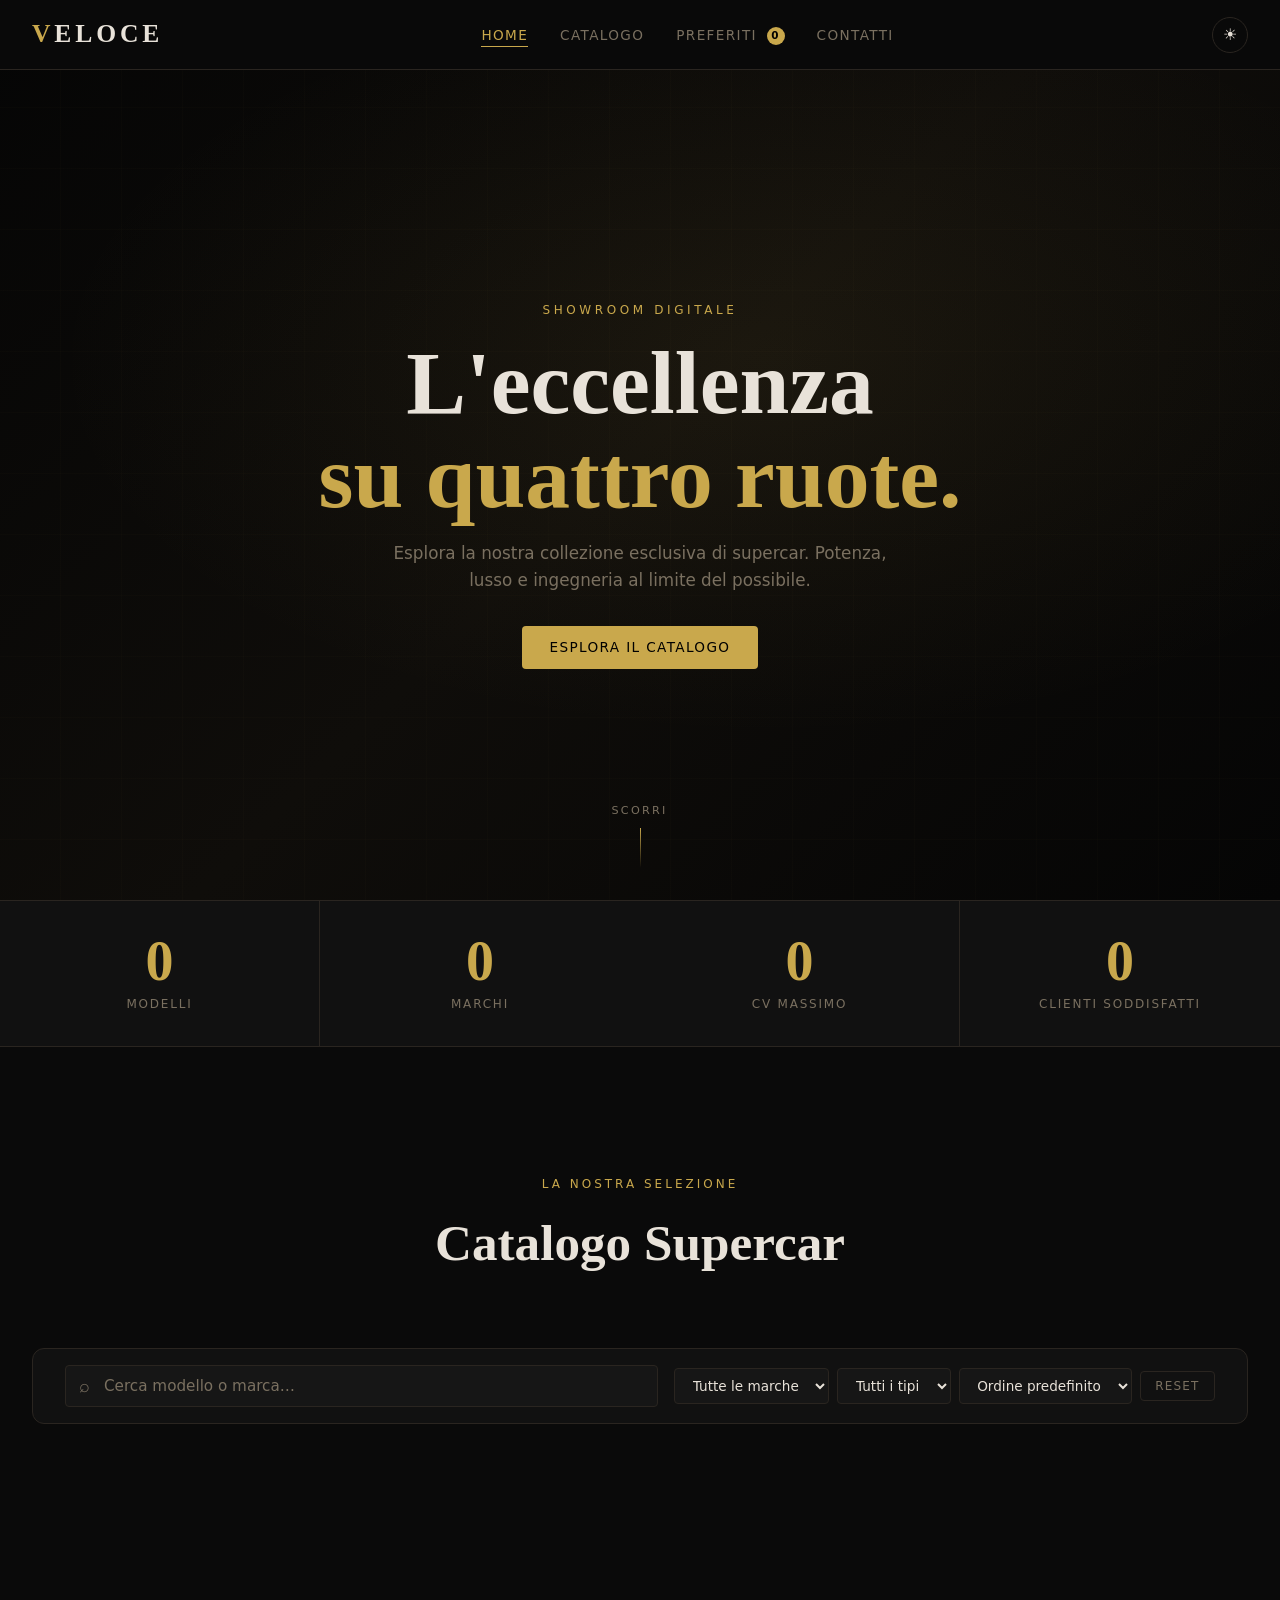
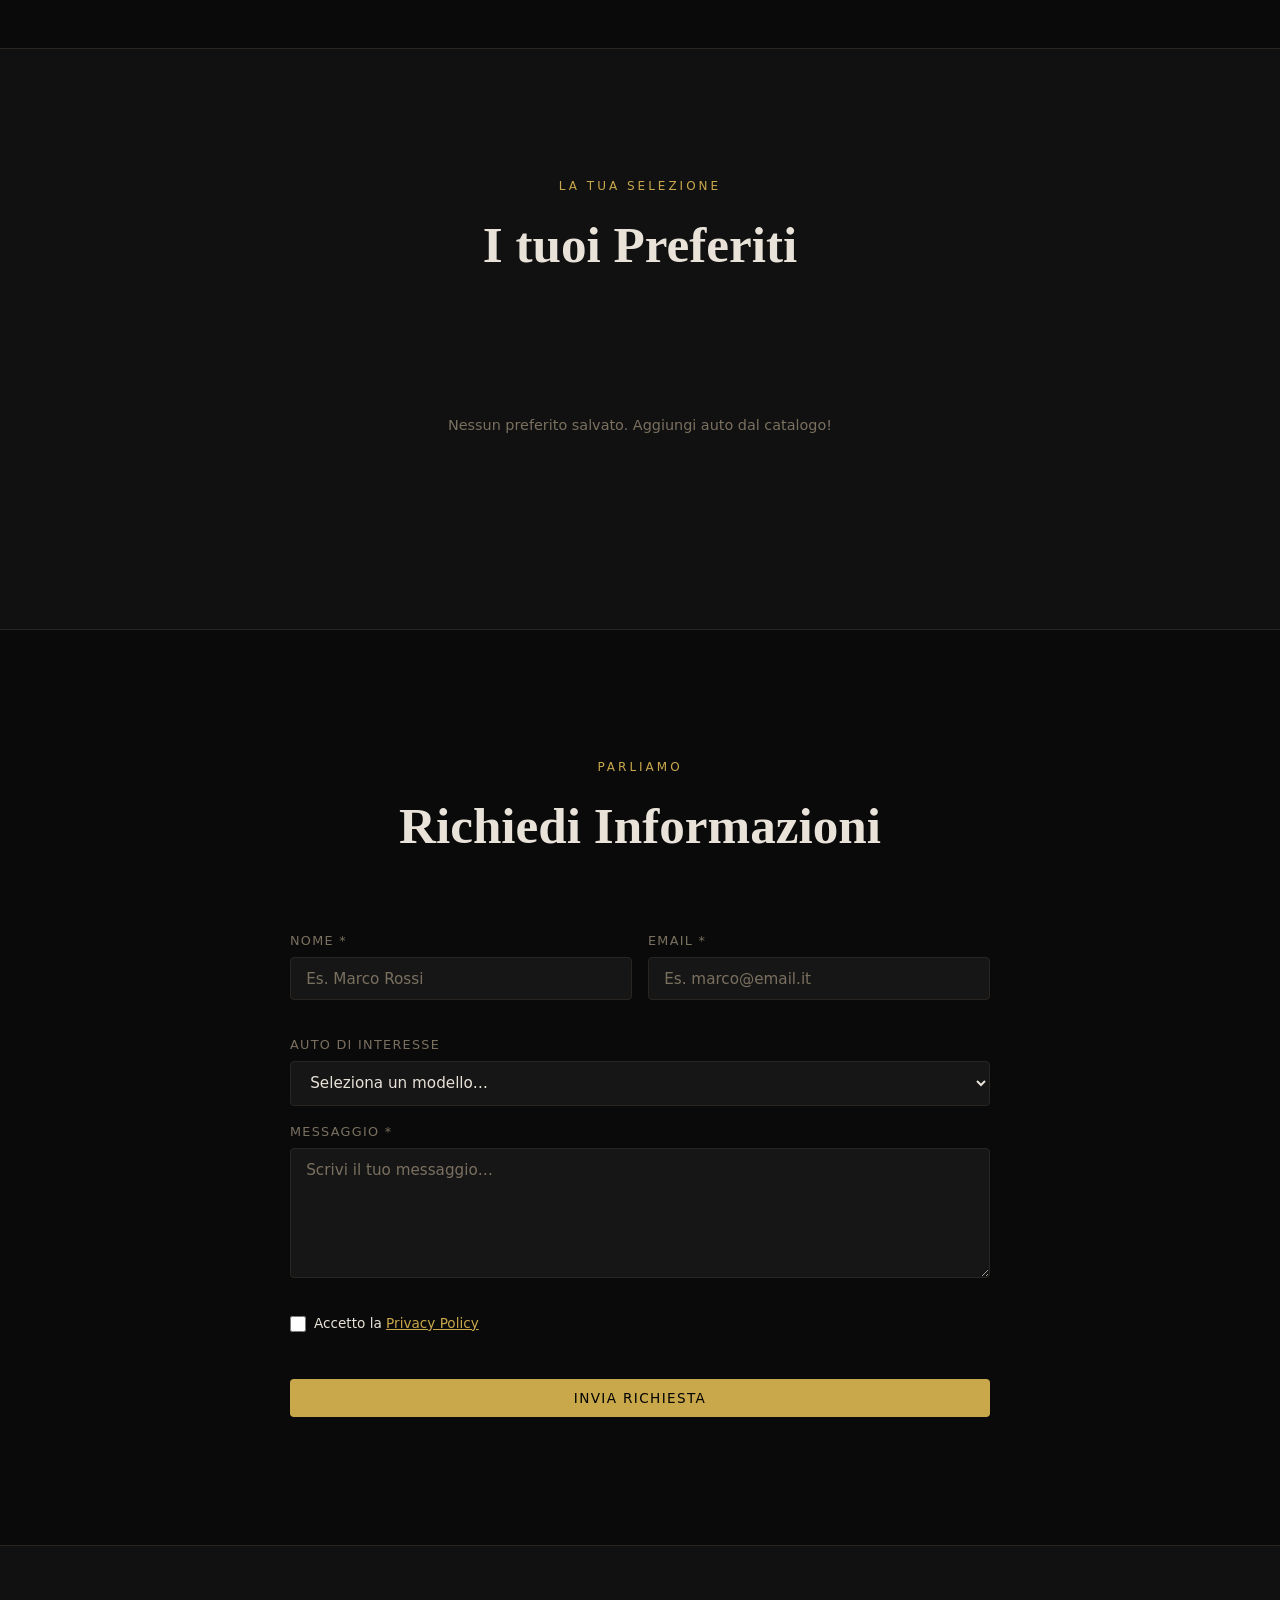
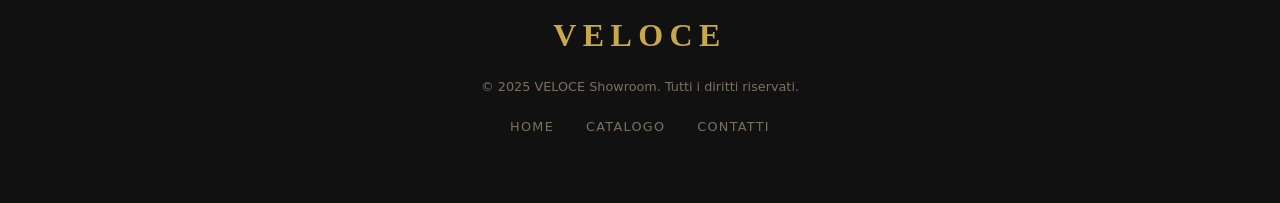
==== commit cdb2d749: "Update index.html" ====
--- a/sito/index.html
+++ b/sito/index.html
@@ -63,7 +63,6 @@
         <p class="section-eyebrow">La nostra selezione</p>
         <h2 class="section-title" id="catalogo-title">Catalogo Supercar</h2>
       </div>
- 
       <div class="filter-bar" role="search" aria-label="Filtri catalogo">
         <div class="search-wrap">
           <label for="searchInput" class="sr-only">Cerca un modello</label>
@@ -94,7 +93,6 @@
           <button class="btn btn-outline btn-sm" id="resetFilters" aria-label="Azzera tutti i filtri">Reset</button>
         </div>
       </div>
- 
       <p class="results-count" id="resultsCount" aria-live="polite" aria-atomic="true"></p>
       <div class="car-grid" id="carGrid" role="list" aria-label="Lista auto"></div>
       <div class="pagination" id="pagination" role="navigation" aria-label="Paginazione"></div>
--- a/sito/style.css
+++ b/sito/style.css
@@ -5,39 +5,33 @@
 }
  
 :root {
-  --bg:         #0a0a0a;
-  --bg-card:    #111111;
-  --bg-input:   #161616;
-  --bg-overlay: rgba(0,0,0,0.85);
-  --text:       #e8e2d9;
-  --text-muted: #7a7060;
-  --border:     #2a2520;
-  --gold:       #c9a84c;
-  --gold-light: #e8c97a;
-  --gold-dim:   rgba(201,168,76,0.12);
-  --red:        #c0392b;
- 
+  --bg:          #0a0a0a;
+  --bg-card:     #111111;
+  --bg-input:    #161616;
+  --bg-overlay:  rgba(0,0,0,0.88);
+  --text:        #e8e2d9;
+  --text-muted:  #7a7060;
+  --border:      #2a2520;
+  --gold:        #c9a84c;
+  --gold-light:  #e8c97a;
+  --gold-dim:    rgba(201,168,76,0.12);
+  --red:         #c0392b;
   --font-display: 'Playfair Display', Georgia, serif;
   --font-body:    'DM Sans', system-ui, sans-serif;
- 
   --space-xs:  0.5rem;
   --space-sm:  1rem;
   --space-md:  2rem;
   --space-lg:  4rem;
   --space-xl:  8rem;
- 
   --radius-sm: 4px;
   --radius-md: 12px;
   --radius-lg: 24px;
- 
   --shadow-card: 0 4px 40px rgba(0,0,0,0.5);
   --shadow-gold: 0 0 20px rgba(201,168,76,0.2);
- 
-  --transition: 0.25s ease;
+  --transition:      0.25s ease;
   --transition-slow: 0.5s ease;
- 
-  --max-width: 1400px;
-  --navbar-h: 70px;
+  --max-width:  1400px;
+  --navbar-h:   70px;
 }
  
 .light-theme {
@@ -46,19 +40,14 @@
   --bg-input:   #eeeae4;
   --bg-overlay: rgba(0,0,0,0.6);
   --text:       #1a1612;
-  --text-muted: #7a7060;
   --border:     #ddd8d0;
   --shadow-card: 0 4px 30px rgba(0,0,0,0.1);
 }
  
 .sr-only {
-  position: absolute;
-  width: 1px; height: 1px;
-  padding: 0; margin: -1px;
-  overflow: hidden;
-  clip: rect(0,0,0,0);
-  white-space: nowrap;
-  border: 0;
+  position: absolute; width: 1px; height: 1px;
+  padding: 0; margin: -1px; overflow: hidden;
+  clip: rect(0,0,0,0); white-space: nowrap; border: 0;
 }
  
 :focus-visible {
@@ -78,338 +67,164 @@
   background: var(--bg);
   color: var(--text);
   line-height: 1.6;
-  font-size: 1rem;
+  overflow-x: hidden;
   transition: background var(--transition-slow), color var(--transition-slow);
-  overflow-x: hidden;
-}
- 
-a {
-  color: inherit;
-  text-decoration: none;
-}
- 
+}
+ 
+a { color: inherit; text-decoration: none; }
 ul { list-style: none; }
- 
-img {
-  display: block;
-  max-width: 100%;
-  height: auto;
-}
+img { display: block; max-width: 100%; height: auto; }
  
 .site-header {
-  position: fixed;
-  top: 0; left: 0; right: 0;
-  z-index: 1000;
-  height: var(--navbar-h);
-  background: linear-gradient(to bottom, rgba(10,10,10,0.98), rgba(10,10,10,0.85));
+  position: fixed; top: 0; left: 0; right: 0;
+  z-index: 1000; height: var(--navbar-h);
+  background: rgba(10,10,10,0.95);
   backdrop-filter: blur(16px);
   border-bottom: 1px solid var(--border);
   transition: background var(--transition-slow);
 }
- 
-.light-theme .site-header {
-  background: linear-gradient(to bottom, rgba(245,240,235,0.98), rgba(245,240,235,0.85));
-}
+.light-theme .site-header { background: rgba(245,240,235,0.95); }
  
 .navbar {
-  max-width: var(--max-width);
-  margin: 0 auto;
-  padding: 0 var(--space-md);
-  height: 100%;
-  display: flex;
-  align-items: center;
-  justify-content: space-between;
-  gap: var(--space-md);
+  max-width: var(--max-width); margin: 0 auto;
+  padding: 0 var(--space-md); height: 100%;
+  display: flex; align-items: center;
+  justify-content: space-between; gap: var(--space-md);
 }
  
 .logo {
   font-family: var(--font-display);
-  font-size: 1.6rem;
-  font-weight: 900;
-  letter-spacing: 0.15em;
-  color: var(--text);
-  flex-shrink: 0;
-}
- 
-.logo-v {
-  color: var(--gold);
-}
- 
-.nav-links {
-  display: flex;
-  gap: var(--space-md);
-  align-items: center;
-}
+  font-size: 1.6rem; font-weight: 900;
+  letter-spacing: .15em;
+}
+.logo-v { color: var(--gold); }
+ 
+.nav-links { display: flex; gap: var(--space-md); align-items: center; }
  
 .nav-link {
-  font-size: 0.85rem;
-  letter-spacing: 0.1em;
-  text-transform: uppercase;
-  color: var(--text-muted);
-  transition: color var(--transition);
-  position: relative;
-}
- 
+  font-size: .85rem; letter-spacing: .1em;
+  text-transform: uppercase; color: var(--text-muted);
+  transition: color var(--transition); position: relative;
+}
 .nav-link::after {
-  content: '';
-  position: absolute;
-  bottom: -4px; left: 0;
-  width: 0; height: 1px;
-  background: var(--gold);
-  transition: width var(--transition);
-}
- 
-.nav-link:hover,
-.nav-link.active {
-  color: var(--gold);
-}
- 
-.nav-link:hover::after,
-.nav-link.active::after {
-  width: 100%;
-}
+  content: ''; position: absolute;
+  bottom: -4px; left: 0; width: 0; height: 1px;
+  background: var(--gold); transition: width var(--transition);
+}
+.nav-link:hover, .nav-link.active { color: var(--gold); }
+.nav-link:hover::after, .nav-link.active::after { width: 100%; }
  
 .fav-badge {
-  display: inline-flex;
-  align-items: center;
-  justify-content: center;
-  width: 18px; height: 18px;
-  background: var(--gold);
-  color: #000;
-  font-size: 0.65rem;
-  font-weight: 700;
-  border-radius: 50%;
-  margin-left: 4px;
-  vertical-align: middle;
-  transition: transform var(--transition);
-}
- 
-.fav-badge.pulse {
-  animation: pulse 0.4s ease;
-}
- 
+  display: inline-flex; align-items: center; justify-content: center;
+  width: 18px; height: 18px; background: var(--gold); color: #000;
+  font-size: .65rem; font-weight: 700; border-radius: 50%;
+  margin-left: 4px; vertical-align: middle;
+}
+.fav-badge.pulse { animation: pulse .4s ease; }
 @keyframes pulse {
-  0% { transform: scale(1); }
-  50% { transform: scale(1.4); }
+  0%   { transform: scale(1); }
+  50%  { transform: scale(1.4); }
   100% { transform: scale(1); }
 }
  
-/* Nav actions */
-.nav-actions {
-  display: flex;
-  align-items: center;
-  gap: var(--space-sm);
-}
+.nav-actions { display: flex; align-items: center; gap: var(--space-sm); }
  
 .theme-toggle {
-  background: none;
-  border: 1px solid var(--border);
-  color: var(--text);
-  width: 36px; height: 36px;
-  border-radius: 50%;
-  cursor: pointer;
-  font-size: 1rem;
-  display: flex;
-  align-items: center;
-  justify-content: center;
-  transition: border-color var(--transition), color var(--transition), background var(--transition);
-}
- 
-.theme-toggle:hover {
-  border-color: var(--gold);
-  color: var(--gold);
-  background: var(--gold-dim);
-}
- 
-/* Hamburger */
+  background: none; border: 1px solid var(--border);
+  color: var(--text); width: 36px; height: 36px;
+  border-radius: 50%; cursor: pointer; font-size: 1rem;
+  display: flex; align-items: center; justify-content: center;
+  transition: all var(--transition);
+}
+.theme-toggle:hover { border-color: var(--gold); color: var(--gold); background: var(--gold-dim); }
+ 
 .hamburger {
-  display: none;
-  flex-direction: column;
-  gap: 5px;
-  background: none;
-  border: none;
-  cursor: pointer;
-  padding: 4px;
-}
- 
+  display: none; flex-direction: column; gap: 5px;
+  background: none; border: none; cursor: pointer; padding: 4px;
+}
 .hamburger span {
-  display: block;
-  width: 24px; height: 2px;
+  display: block; width: 24px; height: 2px;
   background: var(--text);
   transition: transform var(--transition), opacity var(--transition);
 }
- 
 .hamburger.open span:nth-child(1) { transform: translateY(7px) rotate(45deg); }
 .hamburger.open span:nth-child(2) { opacity: 0; }
 .hamburger.open span:nth-child(3) { transform: translateY(-7px) rotate(-45deg); }
  
 .btn {
-  display: inline-flex;
-  align-items: center;
-  justify-content: center;
-  gap: 0.5em;
-  padding: 0.8em 2em;
-  font-family: var(--font-body);
-  font-size: 0.85rem;
-  font-weight: 500;
-  letter-spacing: 0.1em;
-  text-transform: uppercase;
-  border: none;
-  border-radius: var(--radius-sm);
-  cursor: pointer;
-  transition: background var(--transition), color var(--transition), box-shadow var(--transition), transform var(--transition);
-}
- 
-.btn:disabled {
-  opacity: 0.4;
-  cursor: not-allowed;
-  pointer-events: none;
-}
- 
-.btn-primary {
-  background: var(--gold);
-  color: #000;
-}
- 
-.btn-primary:hover {
-  background: var(--gold-light);
-  box-shadow: var(--shadow-gold);
-  transform: translateY(-2px);
-}
- 
-.btn-outline {
-  background: transparent;
-  border: 1px solid var(--border);
-  color: var(--text-muted);
-}
- 
-.btn-outline:hover {
-  border-color: var(--gold);
-  color: var(--gold);
-  background: var(--gold-dim);
-}
- 
-.btn-sm {
-  padding: 0.55em 1.2em;
-  font-size: 0.75rem;
-}
- 
-.btn-ghost {
-  background: transparent;
-  border: 1px solid transparent;
-  color: var(--text-muted);
-}
- 
-.btn-ghost:hover {
-  color: var(--gold);
-}
+  display: inline-flex; align-items: center; justify-content: center;
+  gap: .5em; padding: .8em 2em; font-family: var(--font-body);
+  font-size: .85rem; font-weight: 500; letter-spacing: .1em;
+  text-transform: uppercase; border: none;
+  border-radius: var(--radius-sm); cursor: pointer;
+  transition: all var(--transition);
+}
+.btn:disabled { opacity: .4; cursor: not-allowed; pointer-events: none; }
+.btn-primary { background: var(--gold); color: #000; }
+.btn-primary:hover { background: var(--gold-light); box-shadow: var(--shadow-gold); transform: translateY(-2px); }
+.btn-outline { background: transparent; border: 1px solid var(--border); color: var(--text-muted); }
+.btn-outline:hover { border-color: var(--gold); color: var(--gold); background: var(--gold-dim); }
+.btn-sm { padding: .55em 1.2em; font-size: .75rem; }
  
 .hero {
-  min-height: 100svh;
-  display: grid;
-  place-items: center;
-  position: relative;
-  overflow: hidden;
-  padding-top: var(--navbar-h);
-}
- 
+  min-height: 100svh; display: grid; place-items: center;
+  position: relative; overflow: hidden; padding-top: var(--navbar-h);
+}
 .hero-bg {
-  position: absolute;
-  inset: 0;
+  position: absolute; inset: 0; z-index: 0;
   background:
-    radial-gradient(ellipse 80% 60% at 60% 40%, rgba(201,168,76,0.06) 0%, transparent 70%),
-    radial-gradient(ellipse 60% 80% at 20% 80%, rgba(201,168,76,0.04) 0%, transparent 60%),
-    url("https://images.unsplash.com/photo-1544636331-e26879cd4d9b?w=1800&q=80") center/cover no-repeat;
-  filter: brightness(0.22);
-  z-index: 0;
-}
- 
-.light-theme .hero-bg {
-  filter: brightness(0.35);
-}
- 
+    radial-gradient(ellipse 80% 60% at 60% 40%, rgba(201,168,76,.07) 0%, transparent 70%),
+    linear-gradient(135deg, #050505 0%, #0f0d0a 50%, #050505 100%);
+}
+.hero-bg::after {
+  content: ''; position: absolute; inset: 0;
+  background:
+    repeating-linear-gradient(0deg, transparent, transparent 60px, rgba(201,168,76,.015) 60px, rgba(201,168,76,.015) 61px),
+    repeating-linear-gradient(90deg, transparent, transparent 60px, rgba(201,168,76,.015) 60px, rgba(201,168,76,.015) 61px);
+}
 .hero-content {
-  position: relative;
-  z-index: 1;
-  text-align: center;
-  max-width: 800px;
-  padding: var(--space-md);
+  position: relative; z-index: 1; text-align: center;
+  max-width: 800px; padding: var(--space-md);
   animation: fadeUp 1s ease both;
 }
- 
 @keyframes fadeUp {
   from { opacity: 0; transform: translateY(30px); }
   to   { opacity: 1; transform: translateY(0); }
 }
- 
 .hero-eyebrow {
-  font-size: 0.75rem;
-  letter-spacing: 0.3em;
-  text-transform: uppercase;
-  color: var(--gold);
-  margin-bottom: var(--space-sm);
-  animation: fadeUp 1s 0.1s ease both;
-}
- 
+  font-size: .75rem; letter-spacing: .3em; text-transform: uppercase;
+  color: var(--gold); margin-bottom: var(--space-sm);
+  animation: fadeUp 1s .1s ease both;
+}
 .hero-title {
   font-family: var(--font-display);
   font-size: clamp(2.8rem, 7vw, 6rem);
-  font-weight: 900;
-  line-height: 1.05;
+  font-weight: 900; line-height: 1.05;
   margin-bottom: var(--space-sm);
-  display: flex;
-  flex-direction: column;
-}
- 
-.hero-line {
-  animation: fadeUp 1s 0.2s ease both;
-}
- 
-.hero-line.gold {
-  color: var(--gold);
-  animation-delay: 0.35s;
-}
- 
+  display: flex; flex-direction: column;
+}
+.hero-line { animation: fadeUp 1s .2s ease both; }
+.hero-line.gold { color: var(--gold); animation-delay: .35s; }
 .hero-desc {
-  font-size: 1.05rem;
-  color: var(--text-muted);
-  max-width: 500px;
-  margin: 0 auto var(--space-md);
-  animation: fadeUp 1s 0.5s ease both;
-}
- 
-.hero .btn {
-  animation: fadeUp 1s 0.65s ease both;
-}
+  font-size: 1.05rem; color: var(--text-muted);
+  max-width: 500px; margin: 0 auto var(--space-md);
+  animation: fadeUp 1s .5s ease both;
+}
+.hero .btn { animation: fadeUp 1s .65s ease both; }
  
 .hero-scroll {
-  position: absolute;
-  bottom: var(--space-md);
-  left: 50%;
-  transform: translateX(-50%);
-  display: flex;
-  flex-direction: column;
-  align-items: center;
-  gap: 8px;
-  font-size: 0.7rem;
-  letter-spacing: 0.2em;
-  text-transform: uppercase;
-  color: var(--text-muted);
+  position: absolute; bottom: var(--space-md); left: 50%;
+  transform: translateX(-50%); display: flex; flex-direction: column;
+  align-items: center; gap: 8px; font-size: .7rem;
+  letter-spacing: .2em; text-transform: uppercase; color: var(--text-muted);
   animation: fadeIn 2s 1s ease both;
 }
- 
-@keyframes fadeIn {
-  from { opacity: 0; }
-  to   { opacity: 1; }
-}
- 
+@keyframes fadeIn { from { opacity: 0; } to { opacity: 1; } }
 .scroll-line {
-  width: 1px;
-  height: 40px;
+  width: 1px; height: 40px;
   background: linear-gradient(to bottom, var(--gold), transparent);
   animation: scrollLine 2s ease infinite;
 }
- 
 @keyframes scrollLine {
   0%   { transform: scaleY(0); transform-origin: top; }
   50%  { transform: scaleY(1); transform-origin: top; }
@@ -418,664 +233,245 @@
 }
  
 .stats-bar {
-  display: grid;
-  grid-template-columns: repeat(2, 1fr);
+  display: grid; grid-template-columns: repeat(2, 1fr);
+  border-top: 1px solid var(--border); border-bottom: 1px solid var(--border);
+  background: var(--bg-card);
+}
+.stat {
+  padding: var(--space-md) var(--space-lg); text-align: center;
+  border-right: 1px solid var(--border); border-bottom: 1px solid var(--border);
+}
+.stat:nth-child(even) { border-right: none; }
+.stat:nth-child(3), .stat:nth-child(4) { border-bottom: none; }
+.stat-num {
+  display: block; font-family: var(--font-display);
+  font-size: clamp(2rem, 5vw, 3.5rem); font-weight: 900;
+  color: var(--gold); line-height: 1;
+}
+.stat-label {
+  font-size: .75rem; letter-spacing: .15em; text-transform: uppercase;
+  color: var(--text-muted); margin-top: 6px; display: block;
+}
+ 
+.catalogo-section, .contatti-section {
+  padding: var(--space-xl) var(--space-md);
+  max-width: var(--max-width); margin: 0 auto;
+}
+.preferiti-section {
+  padding: var(--space-xl) var(--space-md);
+  background: var(--bg-card);
   border-top: 1px solid var(--border);
   border-bottom: 1px solid var(--border);
-  background: var(--bg-card);
-}
- 
-.stat {
-  padding: var(--space-md) var(--space-lg);
-  text-align: center;
-  border-right: 1px solid var(--border);
-  border-bottom: 1px solid var(--border);
-}
- 
-.stat:nth-child(even) { border-right: none; }
-.stat:nth-child(3), .stat:nth-child(4) { border-bottom: none; }
- 
-.stat-num {
-  display: block;
-  font-family: var(--font-display);
-  font-size: clamp(2rem, 5vw, 3.5rem);
-  font-weight: 900;
-  color: var(--gold);
-  line-height: 1;
-}
- 
-.stat-label {
-  font-size: 0.75rem;
-  letter-spacing: 0.15em;
-  text-transform: uppercase;
-  color: var(--text-muted);
-  margin-top: 6px;
-  display: block;
-}
- 
-.catalogo-section,
-.preferiti-section,
-.contatti-section {
-  padding: var(--space-xl) var(--space-md);
-  max-width: var(--max-width);
-  margin: 0 auto;
-}
- 
-.section-header {
-  text-align: center;
-  margin-bottom: var(--space-lg);
-}
- 
+}
+.preferiti-section > * { max-width: var(--max-width); margin-left: auto; margin-right: auto; }
+ 
+.section-header { text-align: center; margin-bottom: var(--space-lg); }
 .section-eyebrow {
-  font-size: 0.75rem;
-  letter-spacing: 0.25em;
-  text-transform: uppercase;
-  color: var(--gold);
-  margin-bottom: var(--space-xs);
-}
- 
+  font-size: .75rem; letter-spacing: .25em; text-transform: uppercase;
+  color: var(--gold); margin-bottom: var(--space-xs);
+}
 .section-title {
   font-family: var(--font-display);
-  font-size: clamp(2rem, 4vw, 3.5rem);
-  font-weight: 700;
+  font-size: clamp(2rem, 4vw, 3.5rem); font-weight: 700;
 }
  
 .filter-bar {
-  display: flex;
-  flex-direction: column;
-  gap: var(--space-sm);
-  margin-bottom: var(--space-md);
-  background: var(--bg-card);
-  border: 1px solid var(--border);
-  border-radius: var(--radius-md);
+  display: flex; flex-direction: column; gap: var(--space-sm);
+  margin-bottom: var(--space-md); background: var(--bg-card);
+  border: 1px solid var(--border); border-radius: var(--radius-md);
   padding: var(--space-sm) var(--space-md);
 }
- 
-.search-wrap {
-  position: relative;
-  width: 100%;
-}
- 
+.search-wrap { position: relative; width: 100%; }
 .search-input {
-  width: 100%;
-  padding: 0.7em 1em 0.7em 2.5em;
-  background: var(--bg-input);
-  border: 1px solid var(--border);
-  border-radius: var(--radius-sm);
-  color: var(--text);
-  font-family: var(--font-body);
-  font-size: 0.95rem;
+  width: 100%; padding: .7em 1em .7em 2.5em;
+  background: var(--bg-input); border: 1px solid var(--border);
+  border-radius: var(--radius-sm); color: var(--text);
+  font-family: var(--font-body); font-size: .95rem;
   transition: border-color var(--transition);
 }
- 
 .search-input::placeholder { color: var(--text-muted); }
- 
-.search-input:focus {
-  border-color: var(--gold);
-  outline: none;
-}
- 
+.search-input:focus { border-color: var(--gold); outline: none; }
 .search-icon {
-  position: absolute;
-  left: 0.8em;
-  top: 50%;
-  transform: translateY(-50%);
-  color: var(--text-muted);
-  font-size: 1.1rem;
-  pointer-events: none;
-}
- 
-.filter-controls {
-  display: flex;
-  flex-wrap: wrap;
-  gap: var(--space-xs);
-  align-items: center;
-}
- 
+  position: absolute; left: .8em; top: 50%;
+  transform: translateY(-50%); color: var(--text-muted);
+  font-size: 1.1rem; pointer-events: none;
+}
+.filter-controls { display: flex; flex-wrap: wrap; gap: var(--space-xs); align-items: center; }
 .filter-select {
-  padding: 0.6em 1em;
-  background: var(--bg-input);
-  border: 1px solid var(--border);
-  border-radius: var(--radius-sm);
-  color: var(--text);
-  font-family: var(--font-body);
-  font-size: 0.85rem;
-  cursor: pointer;
+  padding: .6em 1em; background: var(--bg-input);
+  border: 1px solid var(--border); border-radius: var(--radius-sm);
+  color: var(--text); font-family: var(--font-body);
+  font-size: .85rem; cursor: pointer;
   transition: border-color var(--transition);
-  appearance: auto;
-}
- 
+}
 .filter-select:focus { border-color: var(--gold); outline: none; }
- 
-.results-count {
-  font-size: 0.8rem;
-  color: var(--text-muted);
-  margin-bottom: var(--space-sm);
-  letter-spacing: 0.05em;
-}
- 
-.car-grid {
-  display: grid;
-  grid-template-columns: 1fr;
-  gap: var(--space-md);
-}
+.results-count { font-size: .8rem; color: var(--text-muted); margin-bottom: var(--space-sm); }
+ 
+.car-grid { display: grid; grid-template-columns: 1fr; gap: var(--space-md); }
  
 .car-card {
-  background: var(--bg-card);
-  border: 1px solid var(--border);
-  border-radius: var(--radius-md);
-  overflow: hidden;
-  display: flex;
-  flex-direction: column;
+  background: var(--bg-card); border: 1px solid var(--border);
+  border-radius: var(--radius-md); overflow: hidden;
+  display: flex; flex-direction: column;
   transition: transform var(--transition), box-shadow var(--transition), border-color var(--transition);
-  cursor: pointer;
-  animation: fadeUp 0.5s ease both;
-}
- 
-.car-card:hover {
-  transform: translateY(-6px);
-  box-shadow: var(--shadow-card);
-  border-color: var(--gold);
-}
- 
-.car-img-wrap {
-  position: relative;
-  aspect-ratio: 16/9;
-  overflow: hidden;
-  background: #050505;
-}
- 
-.car-img {
-  width: 100%;
-  height: 100%;
-  object-fit: cover;
-  transition: transform var(--transition-slow);
-}
- 
-.car-card:hover .car-img {
-  transform: scale(1.05);
-}
- 
+  cursor: pointer; animation: fadeUp .5s ease both;
+}
+.car-card:hover { transform: translateY(-6px); box-shadow: var(--shadow-card); border-color: var(--gold); }
+ 
+.car-img-wrap { position: relative; aspect-ratio: 16/9; overflow: hidden; background: #050505; }
+.car-img { width: 100%; height: 100%; object-fit: cover; transition: transform var(--transition-slow); }
+.car-card:hover .car-img { transform: scale(1.05); }
 .car-badge {
-  position: absolute;
-  top: 12px; left: 12px;
-  background: var(--gold);
-  color: #000;
-  font-size: 0.65rem;
-  font-weight: 700;
-  letter-spacing: 0.12em;
-  text-transform: uppercase;
-  padding: 4px 10px;
-  border-radius: 2px;
-}
- 
-.car-body {
-  padding: var(--space-sm);
-  flex: 1;
-  display: flex;
-  flex-direction: column;
-}
- 
-.car-brand {
-  font-size: 0.7rem;
-  letter-spacing: 0.2em;
-  text-transform: uppercase;
-  color: var(--gold);
-  margin-bottom: 4px;
-}
- 
-.car-name {
-  font-family: var(--font-display);
-  font-size: 1.3rem;
-  font-weight: 700;
-  margin-bottom: var(--space-xs);
-  line-height: 1.2;
-}
- 
-.car-specs-mini {
-  display: flex;
-  gap: var(--space-sm);
-  font-size: 0.78rem;
-  color: var(--text-muted);
-  margin-bottom: var(--space-sm);
-}
- 
-.car-spec-item {
-  display: flex;
-  align-items: center;
-  gap: 4px;
-}
- 
+  position: absolute; top: 12px; left: 12px;
+  background: var(--gold); color: #000;
+  font-size: .65rem; font-weight: 700;
+  letter-spacing: .12em; text-transform: uppercase;
+  padding: 4px 10px; border-radius: 2px;
+}
+.car-body { padding: var(--space-sm); flex: 1; display: flex; flex-direction: column; }
+.car-brand { font-size: .7rem; letter-spacing: .2em; text-transform: uppercase; color: var(--gold); margin-bottom: 4px; }
+.car-name { font-family: var(--font-display); font-size: 1.3rem; font-weight: 700; margin-bottom: var(--space-xs); line-height: 1.2; }
+.car-specs-mini { display: flex; gap: var(--space-sm); font-size: .78rem; color: var(--text-muted); margin-bottom: var(--space-sm); flex-wrap: wrap; }
 .car-footer {
-  display: flex;
-  align-items: center;
-  justify-content: space-between;
-  margin-top: auto;
-  padding-top: var(--space-xs);
+  display: flex; align-items: center; justify-content: space-between;
+  margin-top: auto; padding-top: var(--space-xs);
   border-top: 1px solid var(--border);
 }
- 
-.car-price {
-  font-family: var(--font-display);
-  font-size: 1.2rem;
-  font-weight: 700;
-  color: var(--gold);
-}
- 
-.car-actions {
-  display: flex;
-  gap: 8px;
-}
- 
+.car-price { font-family: var(--font-display); font-size: 1.2rem; font-weight: 700; color: var(--gold); }
+.car-actions { display: flex; gap: 8px; }
 .btn-fav {
-  background: none;
-  border: 1px solid var(--border);
-  color: var(--text-muted);
-  width: 36px; height: 36px;
-  border-radius: 50%;
-  cursor: pointer;
-  font-size: 1rem;
-  display: flex;
-  align-items: center;
-  justify-content: center;
-  transition: all var(--transition);
-  flex-shrink: 0;
-}
- 
-.btn-fav:hover,
-.btn-fav.active {
-  border-color: var(--gold);
-  color: var(--gold);
-  background: var(--gold-dim);
-}
- 
-.btn-fav.active {
-  color: #e8a020;
-}
+  background: none; border: 1px solid var(--border); color: var(--text-muted);
+  width: 36px; height: 36px; border-radius: 50%; cursor: pointer;
+  font-size: 1rem; display: flex; align-items: center; justify-content: center;
+  transition: all var(--transition); flex-shrink: 0;
+}
+.btn-fav:hover, .btn-fav.active { border-color: var(--gold); color: #e8a020; background: var(--gold-dim); }
  
 .pagination {
-  display: flex;
-  justify-content: center;
-  align-items: center;
-  gap: 8px;
-  margin-top: var(--space-lg);
-  flex-wrap: wrap;
-}
- 
+  display: flex; justify-content: center; align-items: center;
+  gap: 8px; margin-top: var(--space-lg); flex-wrap: wrap;
+}
 .page-btn {
-  width: 38px; height: 38px;
-  background: var(--bg-card);
-  border: 1px solid var(--border);
-  color: var(--text-muted);
-  border-radius: var(--radius-sm);
-  cursor: pointer;
-  font-size: 0.85rem;
-  display: flex;
-  align-items: center;
-  justify-content: center;
-  transition: all var(--transition);
-  font-family: var(--font-body);
-}
- 
-.page-btn:hover {
-  border-color: var(--gold);
-  color: var(--gold);
-}
- 
-.page-btn.active {
-  background: var(--gold);
-  border-color: var(--gold);
-  color: #000;
-  font-weight: 700;
-}
- 
-.preferiti-section {
-  background: var(--bg-card);
-  max-width: 100%;
-  border-top: 1px solid var(--border);
-  border-bottom: 1px solid var(--border);
-}
- 
-.preferiti-section .catalogo-section {
-  max-width: var(--max-width);
-  margin: 0 auto;
-}
+  width: 38px; height: 38px; background: var(--bg-card);
+  border: 1px solid var(--border); color: var(--text-muted);
+  border-radius: var(--radius-sm); cursor: pointer; font-size: .85rem;
+  display: flex; align-items: center; justify-content: center;
+  transition: all var(--transition); font-family: var(--font-body);
+}
+.page-btn:hover { border-color: var(--gold); color: var(--gold); }
+.page-btn.active { background: var(--gold); border-color: var(--gold); color: #000; font-weight: 700; }
+.page-btn:disabled { opacity: .3; cursor: not-allowed; }
  
 .empty-state {
-  grid-column: 1 / -1;
-  text-align: center;
-  color: var(--text-muted);
-  padding: var(--space-lg);
-  font-size: 0.9rem;
-}
- 
-.contact-form {
-  max-width: 700px;
-  margin: 0 auto;
-  display: flex;
-  flex-direction: column;
-  gap: var(--space-sm);
-}
- 
-.form-row {
-  display: grid;
-  gap: var(--space-sm);
-  grid-template-columns: 1fr;
-}
- 
-.form-group {
-  display: flex;
-  flex-direction: column;
-  gap: 6px;
-}
- 
-.form-label {
-  font-size: 0.8rem;
-  letter-spacing: 0.1em;
-  text-transform: uppercase;
-  color: var(--text-muted);
-}
- 
+  grid-column: 1 / -1; text-align: center;
+  color: var(--text-muted); padding: var(--space-lg); font-size: .9rem;
+}
+ 
+.contact-form { max-width: 700px; margin: 0 auto; display: flex; flex-direction: column; gap: var(--space-sm); }
+.form-row { display: grid; gap: var(--space-sm); grid-template-columns: 1fr; }
+.form-group { display: flex; flex-direction: column; gap: 6px; }
+.form-label { font-size: .8rem; letter-spacing: .1em; text-transform: uppercase; color: var(--text-muted); }
 .form-input {
-  padding: 0.75em 1em;
-  background: var(--bg-input);
-  border: 1px solid var(--border);
-  border-radius: var(--radius-sm);
-  color: var(--text);
-  font-family: var(--font-body);
-  font-size: 0.95rem;
-  transition: border-color var(--transition);
-  width: 100%;
-}
- 
+  padding: .75em 1em; background: var(--bg-input);
+  border: 1px solid var(--border); border-radius: var(--radius-sm);
+  color: var(--text); font-family: var(--font-body);
+  font-size: .95rem; transition: border-color var(--transition); width: 100%;
+}
 .form-input::placeholder { color: var(--text-muted); }
 .form-input:focus { border-color: var(--gold); outline: none; }
 .form-input.invalid { border-color: var(--red); }
- 
 .form-textarea { resize: vertical; min-height: 130px; }
- 
-.form-error {
-  font-size: 0.78rem;
-  color: var(--red);
-  min-height: 1em;
-}
- 
-.form-check {
-  display: flex;
-  align-items: center;
-  gap: var(--space-xs);
-  font-size: 0.85rem;
-}
- 
+.form-error { font-size: .78rem; color: var(--red); min-height: 1em; }
+.form-check { display: flex; align-items: center; gap: var(--space-xs); font-size: .85rem; }
 .form-check input { accent-color: var(--gold); width: 16px; height: 16px; cursor: pointer; }
- 
 .link-gold { color: var(--gold); text-decoration: underline; }
  
-.site-footer {
-  background: var(--bg-card);
-  border-top: 1px solid var(--border);
-  padding: var(--space-lg) var(--space-md);
-}
- 
-.footer-inner {
-  max-width: var(--max-width);
-  margin: 0 auto;
-  display: flex;
-  flex-direction: column;
-  align-items: center;
-  gap: var(--space-sm);
-  text-align: center;
-}
- 
-.footer-logo {
-  font-family: var(--font-display);
-  font-size: 2rem;
-  font-weight: 900;
-  color: var(--gold);
-  letter-spacing: 0.2em;
-}
- 
-.footer-copy { font-size: 0.8rem; color: var(--text-muted); }
- 
-.footer-links {
-  display: flex;
-  gap: var(--space-md);
-}
- 
-.footer-links a {
-  font-size: 0.8rem;
-  letter-spacing: 0.1em;
-  text-transform: uppercase;
-  color: var(--text-muted);
-  transition: color var(--transition);
-}
- 
+.site-footer { background: var(--bg-card); border-top: 1px solid var(--border); padding: var(--space-lg) var(--space-md); }
+.footer-inner { max-width: var(--max-width); margin: 0 auto; display: flex; flex-direction: column; align-items: center; gap: var(--space-sm); text-align: center; }
+.footer-logo { font-family: var(--font-display); font-size: 2rem; font-weight: 900; color: var(--gold); letter-spacing: .2em; }
+.footer-copy { font-size: .8rem; color: var(--text-muted); }
+.footer-links { display: flex; gap: var(--space-md); }
+.footer-links a { font-size: .8rem; letter-spacing: .1em; text-transform: uppercase; color: var(--text-muted); transition: color var(--transition); }
 .footer-links a:hover { color: var(--gold); }
  
 .modal-overlay {
-  position: fixed;
-  inset: 0;
-  background: var(--bg-overlay);
-  z-index: 2000;
-  display: flex;
-  align-items: center;
-  justify-content: center;
-  padding: var(--space-md);
-  backdrop-filter: blur(4px);
-  animation: fadeIn 0.2s ease;
-}
- 
+  position: fixed; inset: 0; background: var(--bg-overlay);
+  z-index: 2000; display: flex; align-items: center; justify-content: center;
+  padding: var(--space-md); backdrop-filter: blur(4px); animation: fadeIn .2s ease;
+}
 .modal-overlay[hidden] { display: none; }
- 
 .modal {
-  background: var(--bg-card);
-  border: 1px solid var(--border);
-  border-radius: var(--radius-lg);
-  max-width: 750px;
-  width: 100%;
-  max-height: 90dvh;
-  overflow-y: auto;
-  position: relative;
-  animation: scaleIn 0.25s ease;
-}
- 
-@keyframes scaleIn {
-  from { opacity: 0; transform: scale(0.92); }
-  to   { opacity: 1; transform: scale(1); }
-}
- 
+  background: var(--bg-card); border: 1px solid var(--border);
+  border-radius: var(--radius-lg); max-width: 750px; width: 100%;
+  max-height: 90dvh; overflow-y: auto; position: relative;
+  animation: scaleIn .25s ease;
+}
+@keyframes scaleIn { from { opacity: 0; transform: scale(.92); } to { opacity: 1; transform: scale(1); } }
 .modal-close {
-  position: absolute;
-  top: 16px; right: 16px;
-  background: var(--bg-input);
-  border: 1px solid var(--border);
-  color: var(--text);
-  width: 36px; height: 36px;
-  border-radius: 50%;
-  font-size: 1.2rem;
-  cursor: pointer;
-  display: flex;
-  align-items: center;
-  justify-content: center;
-  transition: all var(--transition);
-  z-index: 1;
-}
- 
+  position: absolute; top: 16px; right: 16px; background: var(--bg-input);
+  border: 1px solid var(--border); color: var(--text); width: 36px; height: 36px;
+  border-radius: 50%; font-size: 1.2rem; cursor: pointer;
+  display: flex; align-items: center; justify-content: center;
+  transition: all var(--transition); z-index: 1;
+}
 .modal-close:hover { border-color: var(--gold); color: var(--gold); }
- 
-.modal-img-wrap {
-  aspect-ratio: 16/9;
-  overflow: hidden;
-  border-radius: var(--radius-lg) var(--radius-lg) 0 0;
-  background: #050505;
-}
- 
-.modal-img {
-  width: 100%;
-  height: 100%;
-  object-fit: cover;
-}
- 
-.modal-body {
-  padding: var(--space-md);
-}
- 
-.modal-brand {
-  font-size: 0.7rem;
-  letter-spacing: 0.25em;
-  text-transform: uppercase;
-  color: var(--gold);
-  margin-bottom: 4px;
-}
- 
-.modal-title {
-  font-family: var(--font-display);
-  font-size: 2rem;
-  font-weight: 900;
-  margin-bottom: var(--space-xs);
-}
- 
-.modal-price {
-  font-family: var(--font-display);
-  font-size: 1.5rem;
-  color: var(--gold);
-  margin-bottom: var(--space-sm);
-}
- 
+.modal-img-wrap { aspect-ratio: 16/9; overflow: hidden; border-radius: var(--radius-lg) var(--radius-lg) 0 0; }
+.modal-img { width: 100%; height: 100%; object-fit: cover; }
+.modal-body { padding: var(--space-md); }
+.modal-brand { font-size: .7rem; letter-spacing: .25em; text-transform: uppercase; color: var(--gold); margin-bottom: 4px; }
+.modal-title { font-family: var(--font-display); font-size: 2rem; font-weight: 900; margin-bottom: var(--space-xs); }
+.modal-price { font-family: var(--font-display); font-size: 1.5rem; color: var(--gold); margin-bottom: var(--space-sm); }
 .modal-specs {
-  display: grid;
-  grid-template-columns: 1fr 1fr;
-  gap: var(--space-xs) var(--space-md);
-  margin-bottom: var(--space-sm);
-  padding: var(--space-sm);
-  background: var(--bg-input);
-  border-radius: var(--radius-sm);
-  border: 1px solid var(--border);
-}
- 
-.modal-specs li {
-  font-size: 0.85rem;
-  color: var(--text-muted);
-}
- 
-.modal-specs li strong {
-  color: var(--text);
-  font-weight: 500;
-}
- 
-.modal-desc {
-  font-size: 0.9rem;
-  color: var(--text-muted);
-  line-height: 1.8;
-  margin-bottom: var(--space-md);
-}
- 
+  display: grid; grid-template-columns: 1fr 1fr; gap: var(--space-xs) var(--space-md);
+  margin-bottom: var(--space-sm); padding: var(--space-sm);
+  background: var(--bg-input); border-radius: var(--radius-sm); border: 1px solid var(--border);
+}
+.modal-specs li { font-size: .85rem; color: var(--text-muted); }
+.modal-specs li strong { color: var(--text); font-weight: 500; }
+.modal-desc { font-size: .9rem; color: var(--text-muted); line-height: 1.8; margin-bottom: var(--space-md); }
 .modal-fav-btn { width: 100%; justify-content: center; }
  
 .toast-container {
-  position: fixed;
-  bottom: var(--space-md);
-  right: var(--space-md);
-  z-index: 3000;
-  display: flex;
-  flex-direction: column;
-  gap: 10px;
-  pointer-events: none;
-}
- 
+  position: fixed; bottom: var(--space-md); right: var(--space-md);
+  z-index: 3000; display: flex; flex-direction: column; gap: 10px; pointer-events: none;
+}
 .toast {
-  background: var(--bg-card);
-  border: 1px solid var(--border);
-  border-left: 3px solid var(--gold);
-  color: var(--text);
-  padding: 0.9em 1.4em;
-  border-radius: var(--radius-sm);
-  font-size: 0.85rem;
-  max-width: 300px;
-  box-shadow: var(--shadow-card);
-  animation: toastIn 0.3s ease both;
-  pointer-events: auto;
-}
- 
-.toast.removing {
-  animation: toastOut 0.3s ease forwards;
-}
- 
-@keyframes toastIn {
-  from { opacity: 0; transform: translateX(20px); }
-  to   { opacity: 1; transform: translateX(0); }
-}
- 
-@keyframes toastOut {
-  from { opacity: 1; transform: translateX(0); }
-  to   { opacity: 0; transform: translateX(20px); }
-}
+  background: var(--bg-card); border: 1px solid var(--border);
+  border-left: 3px solid var(--gold); color: var(--text);
+  padding: .9em 1.4em; border-radius: var(--radius-sm);
+  font-size: .85rem; max-width: 300px; box-shadow: var(--shadow-card);
+  animation: toastIn .3s ease both; pointer-events: auto;
+}
+.toast.removing { animation: toastOut .3s ease forwards; }
+@keyframes toastIn  { from { opacity: 0; transform: translateX(20px); } to { opacity: 1; transform: translateX(0); } }
+@keyframes toastOut { from { opacity: 1; transform: translateX(0); } to { opacity: 0; transform: translateX(20px); } }
  
 @media (min-width: 768px) {
-  .stats-bar {
-    grid-template-columns: repeat(4, 1fr);
-  }
- 
-  .stat {
-    border-bottom: none;
-  }
- 
+  .stats-bar { grid-template-columns: repeat(4, 1fr); }
+  .stat { border-bottom: none; }
   .stat:last-child { border-right: none; }
- 
-  .car-grid {
-    grid-template-columns: repeat(2, 1fr);
-  }
- 
-  .filter-bar {
-    flex-direction: row;
-    align-items: center;
-  }
- 
+  .car-grid { grid-template-columns: repeat(2, 1fr); }
+  .filter-bar { flex-direction: row; align-items: center; }
   .search-wrap { flex: 1; }
- 
-  .form-row {
-    grid-template-columns: 1fr 1fr;
-  }
- 
-  .modal-specs {
-    grid-template-columns: repeat(3, 1fr);
-  }
+  .form-row { grid-template-columns: 1fr 1fr; }
+  .modal-specs { grid-template-columns: repeat(3, 1fr); }
 }
  
 @media (min-width: 1024px) {
   .hamburger { display: none; }
- 
-  .nav-links {
-    display: flex !important;
-    position: static;
-    flex-direction: row;
-    background: none;
-    padding: 0;
-    border: none;
-  }
- 
-  .car-grid {
-    grid-template-columns: repeat(3, 1fr);
-  }
+  .nav-links { display: flex !important; position: static; flex-direction: row; background: none; padding: 0; border: none; }
+  .car-grid { grid-template-columns: repeat(3, 1fr); }
 }
  
 @media (max-width: 1023px) {
   .hamburger { display: flex; }
- 
   .nav-links {
-    display: none;
-    position: fixed;
-    top: var(--navbar-h);
-    left: 0; right: 0;
-    background: var(--bg-card);
+    display: none; position: fixed; top: var(--navbar-h);
+    left: 0; right: 0; background: var(--bg-card);
     border-bottom: 1px solid var(--border);
-    flex-direction: column;
-    padding: var(--space-md);
-    gap: var(--space-sm);
-    z-index: 999;
+    flex-direction: column; padding: var(--space-md);
+    gap: var(--space-sm); z-index: 999;
   }
- 
   .nav-links.open { display: flex; }
- 
   .nav-link { font-size: 1rem; }
 }
